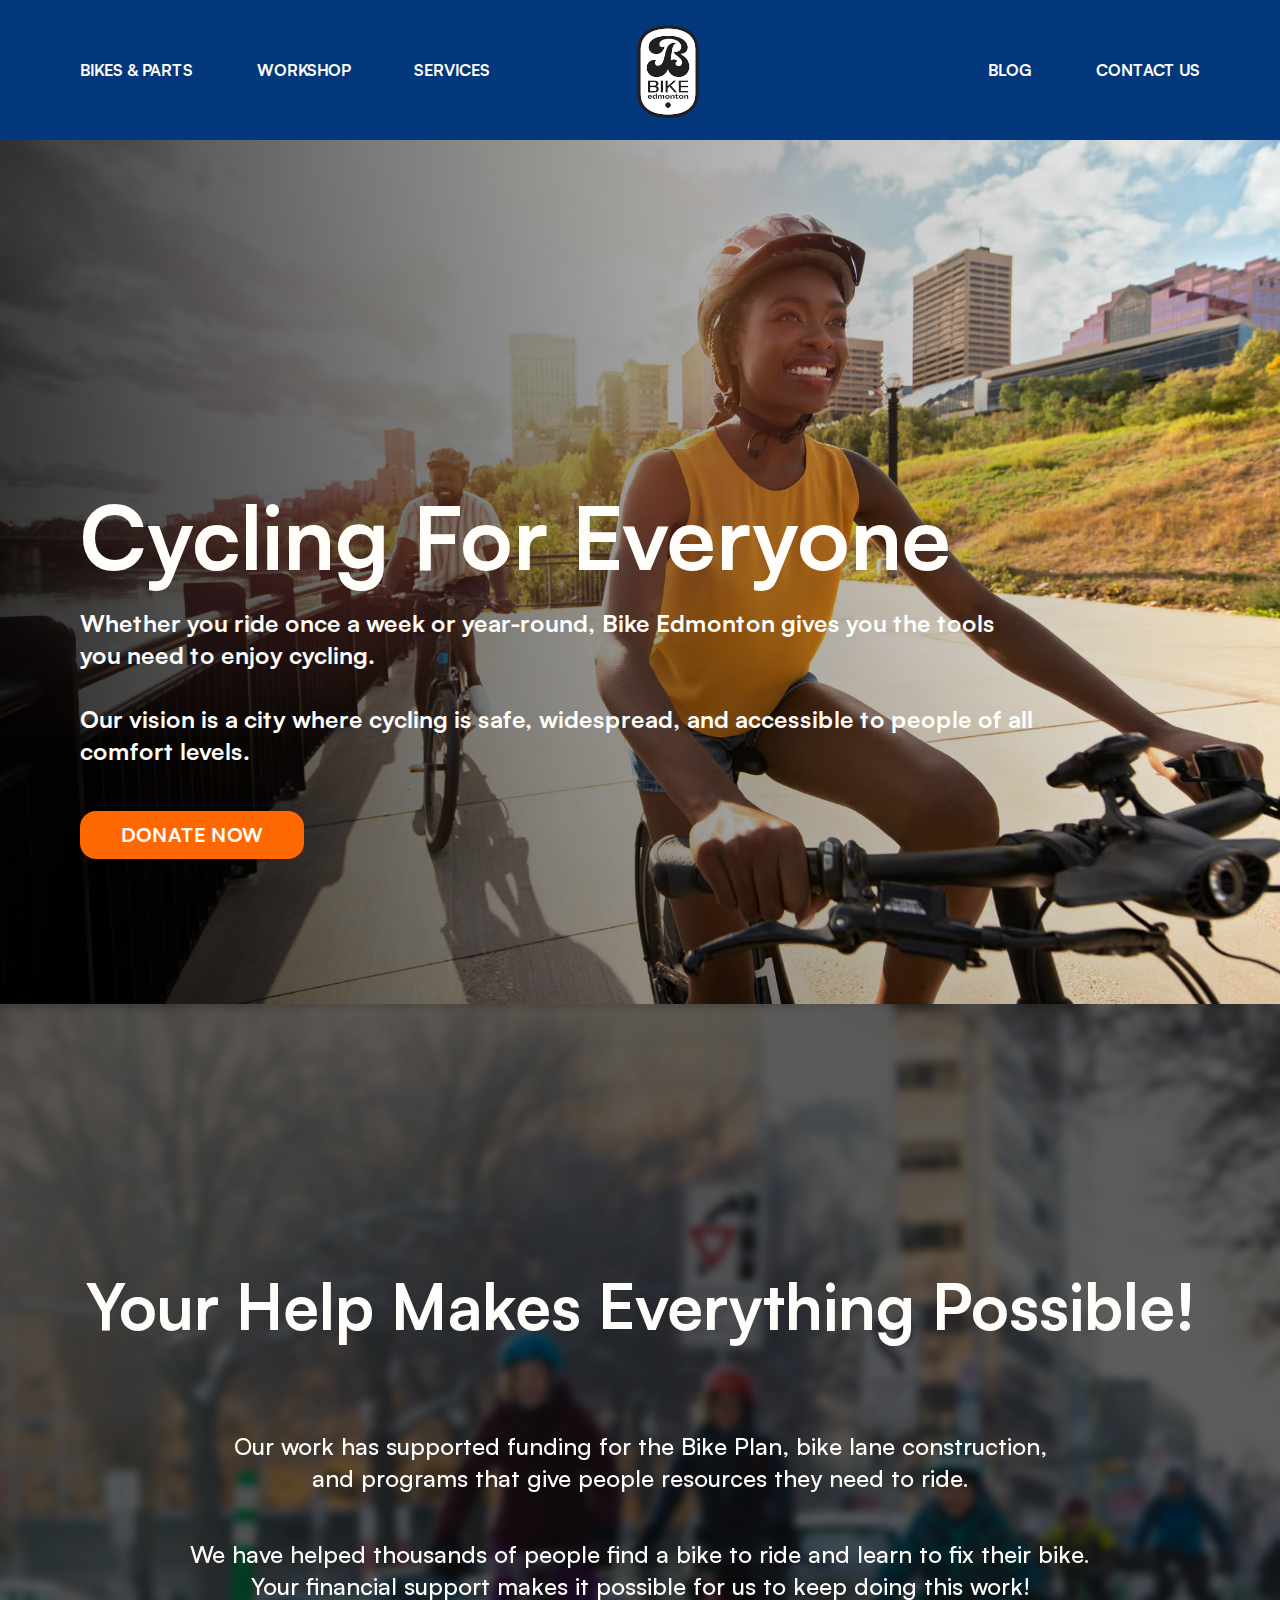
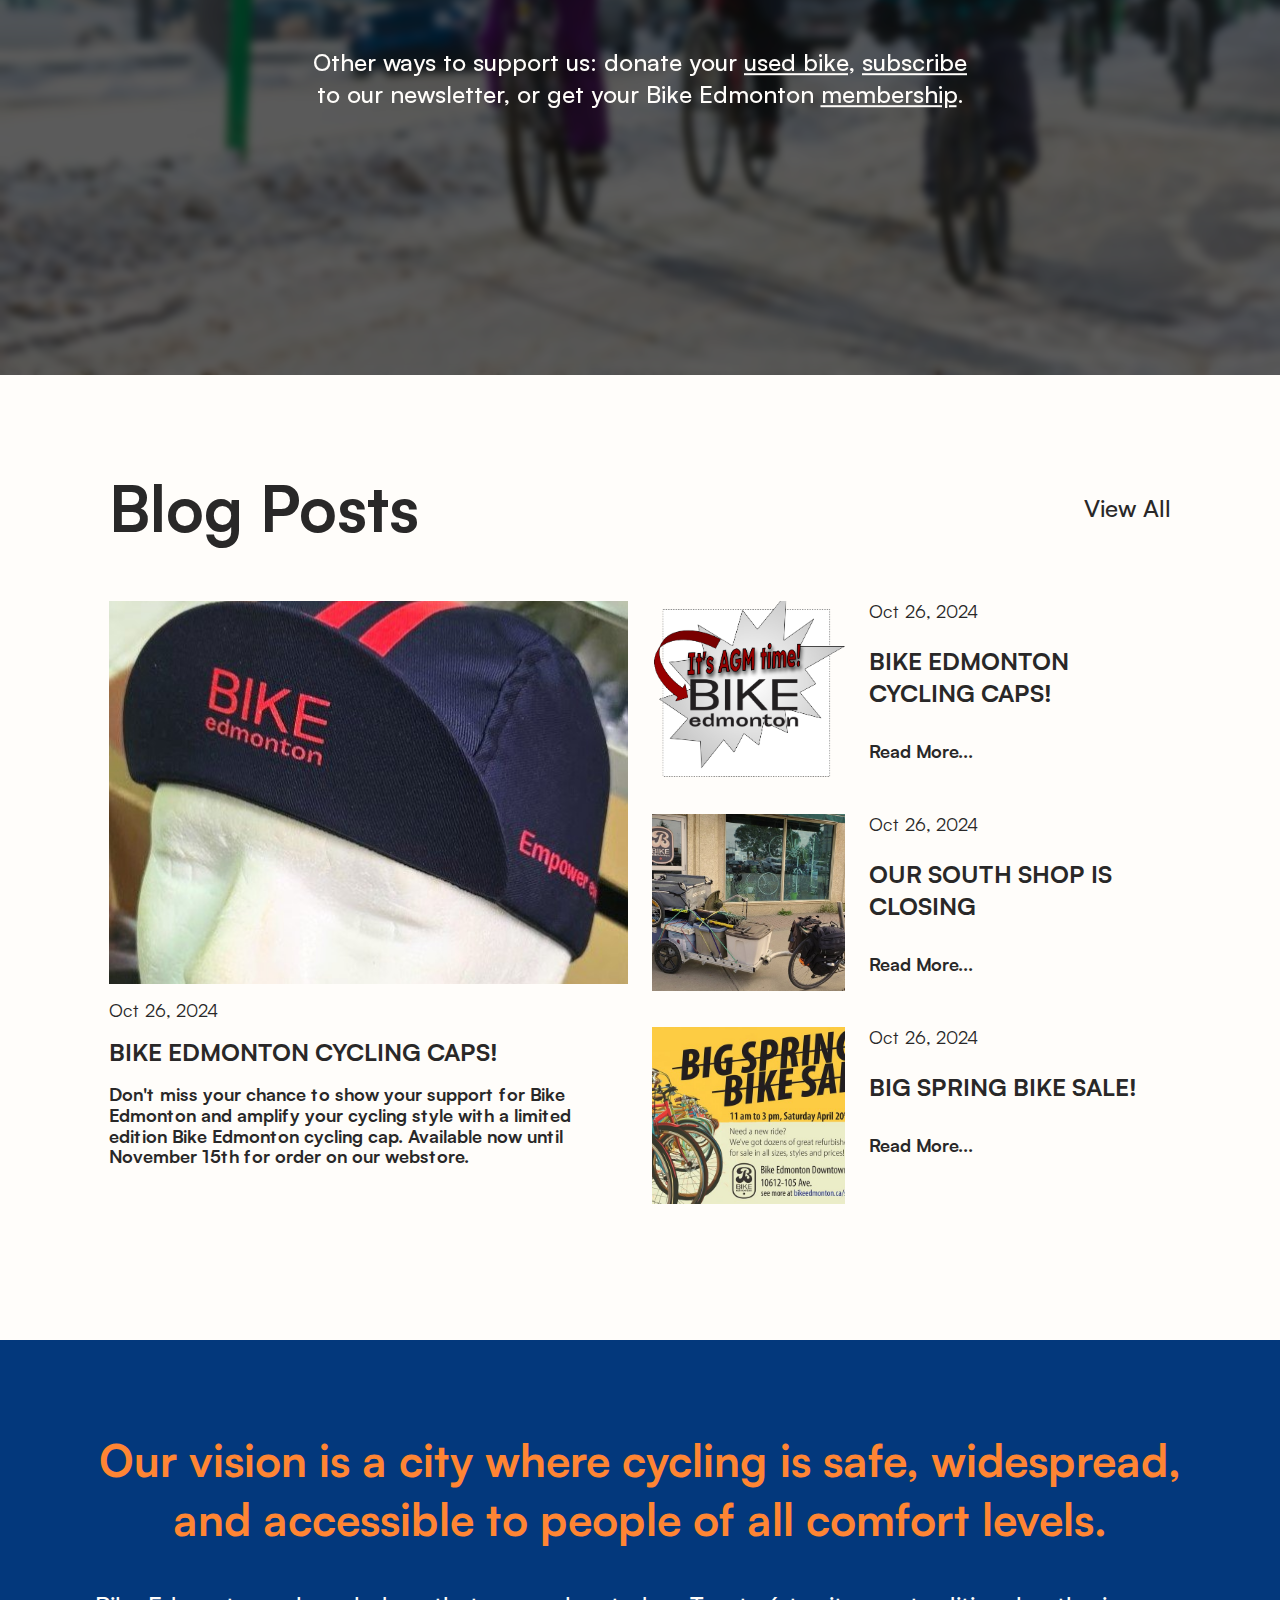
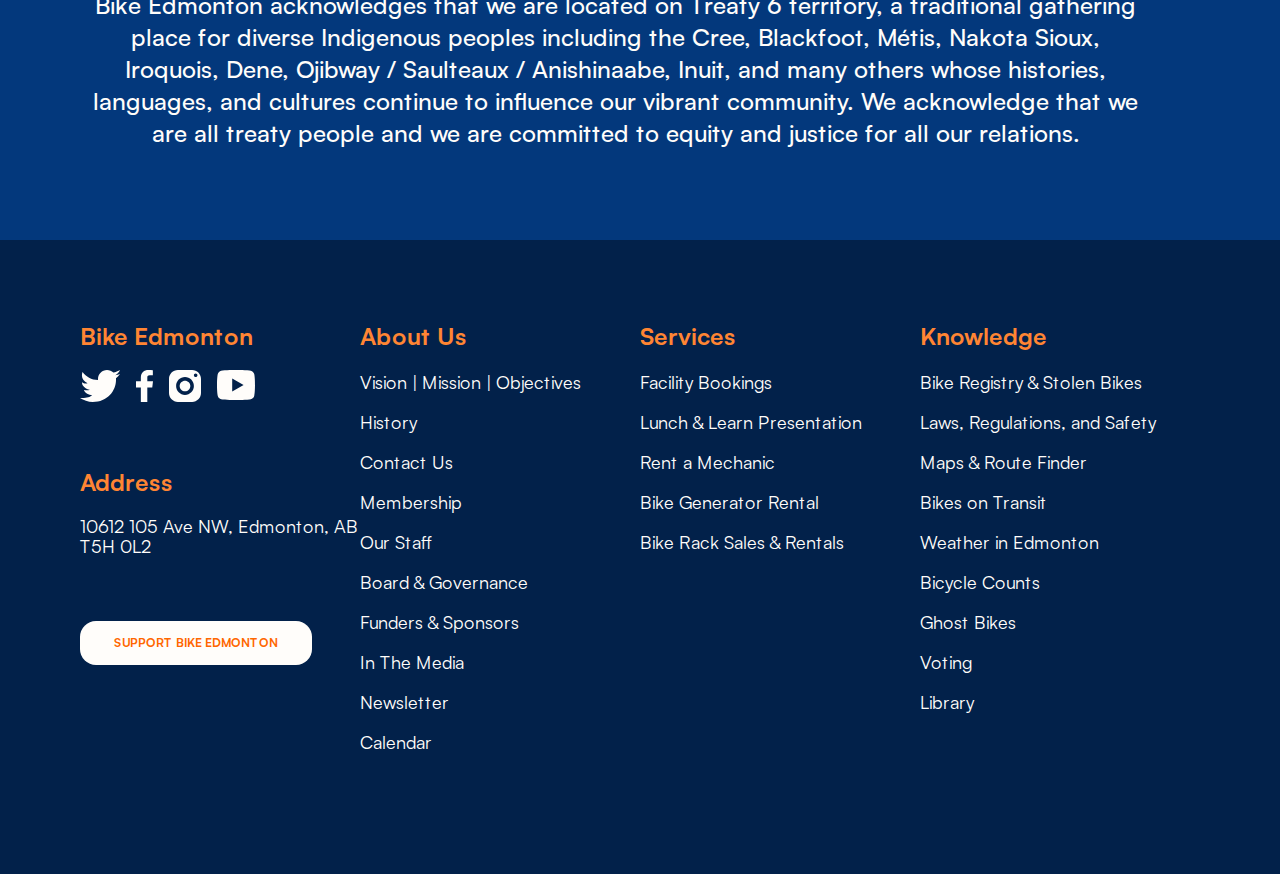
==== index.html @ b09b67da "Added and completed shop cards and as-is bikes banner" ====
<html lang="en">
<head>
    <meta charset="UTF-8">
    <meta name="viewport" content="width=device-width, initial-scale=1.0">
    <link rel="stylesheet" href="styles/normalize.css">
    <link rel="stylesheet" href="styles/style.css">
    <link rel="preconnect" href="https://fonts.googleapis.com">
    <link rel="preconnect" href="https://fonts.gstatic.com" crossorigin>
    <link href="https://fonts.googleapis.com/css2?family=Open+Sans:ital,wght@0,300..800;1,300..800&display=swap" rel="stylesheet">
    <title>Bike Edmonton | Home</title>
</head>
<body>
    <!-- Navigation Bar -->
    <header id="header" class="padding-default">
        <!-- Desktop Nav -->
        <nav id="top-nav" class="hidden-on-mobile color-bg-primary">
            <ul id="top-left-nav" class="flex-row align-center gap-64 color-text-accent-01">
                <li class="all-caps"><a href="bikes&parts.html">Bikes & Parts</a></li>
                <li class="all-caps"><a href="workshop.html">Workshop</a></li>
                <li class="all-caps"><a href="services.html">Services</a></li>
            </ul>
            <div id="bike-edmonton-logo" class="flex-row-center hidden-on-mobile padding-16">
                <a href="index.html"><img src="images/Bike-edmonton-logo.png" alt="Bike Edmonton Logo"></a>
            </div>
            <ul id="top-right-nav" class="flex-row align-center gap-64 justify-content-right color-text-accent-01">
                <li class="all-caps"><a href="#">Blog</a></li>
                <li class="all-caps"><a href="#">Contact Us</a></li>
            </ul>
        </nav>
        <!-- Mobile Navigation -->
    </header>
    <!-- Hero Image 1 Cycling for Everyone -->
    <section id="hero1">
        <!-- Desktop Version -->
        <div id="hero1-info" class="hero1-info hidden-on-mobile padding-default color-text-accent-01">
            <h1>Cycling For Everyone</h1>
            <p class="hero1-p1"><b class="body-lg-bold">
                Whether you ride once a week or year-round, Bike Edmonton
                gives you the tools you need to enjoy cycling.
            </b></p>
            <p><b class="body-lg-bold">
                Our vision is a city where cycling is safe, widespread, and 
                accessible to people of all comfort levels.
            </b></p>
            <button id="hero-cta" class="btn-filled"><a class="all-caps" href="#"><b>Donate Now</b></a></button>
        </div>
        <!-- Mobile Version -->
        
    </section>
    <!-- Hero Image 2 Our Work -->
    <section id="hero2">
        <!-- Desktop version -->
        <div id="hero2-image" class="hidden-on-mobile">
            <div class="blur-filter">
                <div id="hero2-info" class="hero2-info margin-default color-text-accent-01">
                    <h2>Your Help Makes Everything Possible!</h2>
                    <p class="hero2-p1 body-lg">Our work has supported funding for the Bike Plan, bike lane construction, and programs that give people resources they need to ride.</p>
                    <p class="hero2-p2 body-lg">We have helped thousands of people find a bike to ride and learn to fix their bike. 
                        Your financial support makes it possible for us to keep doing this work!</p>
                    <p class="hero2-p3 body-lg">Other ways to support us: donate your <u><a href="#" class="text-decor-none">used bike</a></u>, <u><a href="#" class="text-decor-none">subscribe</a></u> to our newsletter, or get your Bike Edmonton <u><a href="#" class="text-decor-none">membership</a></u>.</p>
                </div>
            </div>
        </div>
        <!-- Mobile Version -->
    </section>
    <!-- Blog Posts -->
    <section id="blogs">
        <!-- Desktop Version -->
        <div id="blog-posts" class="flex-col gap-56">
            <div id="blog-title-bar" class="flex-row-center">
                <h2><a href="#">Blog Posts</a></h2>
                <p class="body-lg"><a href="#">View All</a></p>
            </div>
            <div id="blog-post-stories" class="flex-row gap-24">
                <div id="blog-stories-left" class="flex-col gap-16">
                    <img src="images/hat2.jpg" alt="Bike Edmonton Cycling Caps!" id="blog-story-main-img">
                    <p>Oct 26, 2024</p>
                    <p id="blog-stories-main" class="body-lg-bold all-caps">Bike Edmonton Cycling Caps!</p>
                    <p class=""><b>
                        Don't miss your chance to show your support for Bike Edmonton and amplify your cycling style with a limited edition Bike Edmonton cycling cap. 
                        Available now until November 15th for order on our webstore.
                    </b></p>
                </div>
                <div id="blog-stories-right" class="flex-col space-between-col">
                    <div class="flex-row gap-24">
                        <div id="blog-stories-01-wrapper"><img src="images/Untitled+drawing.png" alt="Bike Edmonton's Annual General Meeting" id="blog-story-01"></div>
                        <div class="flex-col">
                            <p>Oct 26, 2024</p>
                            <p class="body-lg-bold all-caps blog-story-title">Bike Edmonton Cycling Caps!</p>
                            <p><b>
                                Read More...
                            </b></p>
                        </div>
                    </div>
                    <div class="flex-row gap-24">
                        <img src="images/Loaded+trailer+-+South+Shop+-+2020.jpg" alt="" id="blog-story-02">
                        <div>
                            <p>Oct 26, 2024</p>
                            <p class="body-lg-bold all-caps blog-story-title">Our South Shop is Closing</p>
                            <p><b>
                                Read More...
                            </b></p>
                        </div>
                    </div>
                    <div class="flex-row gap-24">
                        <img src="images/spring+bike+sale.jpg" alt="" id="blog-story-03">
                        <div>
                            <p>Oct 26, 2024</p>
                            <p id="blog-stories-03" class="body-lg-bold all-caps blog-story-title">Big Spring Bike Sale!</p>
                            <p><b>
                                Read More...
                            </b></p>
                        </div>
                    </div>
                </div>
            </div>
        </div>
        <!-- Mobile Version -->
        
    </section>
    <!-- Our Vision -->
    <section id="our-vis" class="padding-default color-bg-primary">
        <!-- Desktop Version -->
        <div class="hidden-on-mobile flex-col gap-40">
            <h2 id="our-vis-h2" class="h2alt">Our vision is a city where cycling is safe, widespread, and accessible to people of all comfort levels.</h2>
            <p id="our-vis-p1" class="margin-zero body-lg color-text-accent-01">
                Bike Edmonton acknowledges that we are located on Treaty 6 territory, a traditional gathering place for diverse 
                Indigenous peoples including the Cree, Blackfoot, Métis, Nakota Sioux, Iroquois, Dene, Ojibway / Saulteaux / Anishinaabe, 
                Inuit, and many others whose histories, languages, and cultures continue to influence our vibrant community. 
                We acknowledge that we are all treaty people and we are committed to equity and justice for all our relations.
            </p>
        </div>
        <!-- Mobile Version -->
        
    </section>
    <!-- Footer -->
    <!-- Desktop Version -->    
    <footer id="footer" class="padding-default hidden-on-mobile">    
        <div id="footer-row" class="flex-row space-between-row">
            <div id="footer-col1" class="flex-col gap-64">
                <div>
                    <p class="footer-list-header-col1 body-lg-bold">Bike Edmonton</p>
                    <!-- Social Media Icons -->
                    <div class="flex-row gap-16">
                        <!-- Twitter/X -->
                        <a href="#">
                            <svg role="img" width="40" height="32" viewBox="0 0 40 32" fill="none" xmlns="http://www.w3.org/2000/svg">
                                <title>Twitter/X Icon Link</title>
                                <path d="M40 0C38.44 0.925942 35.31 2.18786 33.47 2.55184C33.416 2.56584 33.372 2.58384 33.32 2.59784C31.694 0.993937 29.466 0 27 0C22.03 0 18 4.02975 18 8.99944C18 9.26142 17.978 9.74339 18 9.99937C11.294 9.99937 6.19 6.48759 2.53 1.99988C2.132 2.99981 1.958 4.57971 1.958 6.06362C1.958 8.86545 4.148 11.6173 7.558 13.3232C6.93 13.4852 6.238 13.6012 5.518 13.6012C4.356 13.6012 3.126 13.2952 2 12.3672C2 12.4012 2 12.4332 2 12.4692C2 16.385 6.156 19.0508 9.852 19.7928C9.102 20.2347 7.59 20.2787 6.852 20.2787C6.332 20.2787 4.492 20.0407 4 19.9488C5.028 23.1586 8.736 24.9624 12.27 25.0264C9.506 27.1943 7.588 27.9983 1.928 27.9983H0C3.576 30.2901 8.13 32 12.694 32C27.554 32 36 20.6747 36 9.99937C36 9.82738 35.996 9.46741 35.99 9.10543C35.99 9.06943 36 9.03543 36 8.99944C36 8.94544 35.984 8.89344 35.984 8.83945C35.978 8.56746 35.972 8.31348 35.966 8.18149C37.546 7.04156 38.916 5.61965 40 3.99975C38.55 4.64371 36.994 5.07568 35.36 5.27167C37.028 4.27173 39.398 1.88788 40 0Z" fill="#FFFDFA"/>
                                </svg>
                        </a>
                        <!-- FB -->
                        <a href="#">
                            <svg role="img" width="17" height="32" viewBox="0 0 17 32" fill="none" xmlns="http://www.w3.org/2000/svg">
                                <title>Facebook Icon Link</title>
                                <path d="M17 11.2001H11.3064V8.00008C11.3064 6.34888 11.4421 5.30888 13.831 5.30888H16.8482V0.220899C15.38 0.0704998 13.9037 -0.00309999 12.4257 9.99997e-05C8.0437 9.99997e-05 4.84561 2.65129 4.84561 7.51848V11.2001H0V17.6L4.84561 17.5984V32H11.3064V17.5952L16.2586 17.5936L17 11.2001Z" fill="#FFFDFA"/>
                                </svg> 
                        </a>
                        <!-- Instagram -->
                        <a href="#">
                            <svg role="img" width="32" height="32" viewBox="0 0 32 32" fill="none" xmlns="http://www.w3.org/2000/svg">
                                <title>Instagram Icon Link</title>
                                <path d="M8.88889 0C3.98044 0 0 3.98044 0 8.88889V23.1111C0 28.0196 3.98044 32 8.88889 32H23.1111C28.0196 32 32 28.0196 32 23.1111V8.88889C32 3.98044 28.0196 0 23.1111 0H8.88889ZM26.6667 3.55556C27.648 3.55556 28.4444 4.352 28.4444 5.33333C28.4444 6.31467 27.648 7.11111 26.6667 7.11111C25.6853 7.11111 24.8889 6.31467 24.8889 5.33333C24.8889 4.352 25.6853 3.55556 26.6667 3.55556ZM16 7.11111C20.9084 7.11111 24.8889 11.0916 24.8889 16C24.8889 20.9084 20.9084 24.8889 16 24.8889C11.0916 24.8889 7.11111 20.9084 7.11111 16C7.11111 11.0916 11.0916 7.11111 16 7.11111ZM16 10.6667C14.5855 10.6667 13.229 11.2286 12.2288 12.2288C11.2286 13.229 10.6667 14.5855 10.6667 16C10.6667 17.4145 11.2286 18.771 12.2288 19.7712C13.229 20.7714 14.5855 21.3333 16 21.3333C17.4145 21.3333 18.771 20.7714 19.7712 19.7712C20.7714 18.771 21.3333 17.4145 21.3333 16C21.3333 14.5855 20.7714 13.229 19.7712 12.2288C18.771 11.2286 17.4145 10.6667 16 10.6667Z" fill="#FFFDFA"/>
                                </svg>                            
                        </a>
                        <!-- YouTube -->
                        <a href="#">
                            <svg role="img" width="38" height="30" viewBox="0 0 38 30" fill="none" xmlns="http://www.w3.org/2000/svg">
                                <title>YouTube Icon Link</title>
                                <path d="M37.2058 4.09875C36.7688 2.48625 35.4806 1.215 33.8466 0.78375C30.8826 3.91155e-07 19 0 19 0C19 0 7.1174 3.91155e-07 4.1534 0.78375C2.5194 1.215 1.2312 2.48625 0.7942 4.09875C-5.66244e-08 7.02375 0 15 0 15C0 15 -5.66244e-08 22.9762 0.7942 25.9012C1.2312 27.5137 2.5194 28.785 4.1534 29.2163C7.1174 30 19 30 19 30C19 30 30.8826 30 33.8466 29.2163C35.4825 28.785 36.7688 27.5137 37.2058 25.9012C38 22.9762 38 15 38 15C38 15 38 7.02375 37.2058 4.09875ZM15.2 21.495V8.505L26.6 15L15.2 21.495Z" fill="#FFFDFA"/>
                                </svg>
                        </a>
                    </div>
                </div>
                <div>
                    <p class="footer-list-header-col1 body-lg-bold">Address</p>
                    <p class="color-text-accent-01">10612 105 Ave NW, Edmonton, AB T5H 0L2</p>
                </div>
                <div><button id="btn-alt"><a href="#" class="all-caps">Support Bike Edmonton</a></button></div>
            </div>
            <ul class="flex-col gap-16">
                <li class="footer-list-header body-lg-bold"><a href="#" class="text-decor-none">About Us</a></li>
                <li><a href="#" class="text-decor-none">Vision | Mission | Objectives</a></li>
                <li><a href="#" class="text-decor-none">History</a></li>
                <li><a href="#" class="text-decor-none">Contact Us</a></li>
                <li><a href="#" class="text-decor-none">Membership</a></li>
                <li><a href="#" class="text-decor-none">Our Staff</a></li>
                <li><a href="#" class="text-decor-none">Board & Governance</a></li>
                <li><a href="#" class="text-decor-none">Funders & Sponsors</a></li>
                <li><a href="#" class="text-decor-none">In The Media</a></li>
                <li><a href="#" class="text-decor-none">Newsletter</a></li>
                <li><a href="#" class="text-decor-none">Calendar</a></li>
            </ul>
            <ul class="flex-col gap-16">
                <li class="footer-list-header body-lg-bold"><a href="#" class="text-decor-none">Services</a></li>
                <li><a href="#" class="text-decor-none">Facility Bookings</a></li>
                <li><a href="#" class="text-decor-none">Lunch & Learn Presentation</a></li>
                <li><a href="#" class="text-decor-none">Rent a Mechanic</a></li>
                <li><a href="#" class="text-decor-none">Bike Generator Rental</a></li>
                <li><a href="#" class="text-decor-none">Bike Rack Sales & Rentals</a></li>
            </ul>
            <ul class="flex-col gap-16">
                <li class="footer-list-header body-lg-bold"><a href="#" class="text-decor-none">Knowledge</a></li>
                <li><a href="#" class="text-decor-none">Bike Registry & Stolen Bikes</a></li>
                <li><a href="#" class="text-decor-none">Laws, Regulations, and Safety</a></li>
                <li><a href="#" class="text-decor-none">Maps & Route Finder</a></li>
                <li><a href="#" class="text-decor-none">Bikes on Transit</a></li>
                <li><a href="#" class="text-decor-none">Weather in Edmonton</a></li>
                <li><a href="#" class="text-decor-none">Bicycle Counts</a></li>
                <li><a href="#" class="text-decor-none">Ghost Bikes</a></li>
                <li><a href="#" class="text-decor-none">Voting</a></li>
                <li><a href="#" class="text-decor-none">Library</a></li>
            </ul>
        </div>
    </footer>
    <!-- Mobile Version -->
</body>
</html>
---- styles/style.css ----
/* Imported Custom Font */
/* Satoshi Regular */
@font-face {
    font-family: 'Satoshi-Regular';
    src: url('../fonts/Satoshi-Regular.woff2') format('woff2'),
         url('../fonts/Satoshi-Regular.woff') format('woff'),
         url('../fonts/Satoshi-Regular.ttf') format('truetype');
         font-weight: 400;
         font-display: swap;
         font-style: normal;
}

/* Satoshi Medium */
@font-face {
    font-family: 'Satoshi-Medium';
    src: url('../fonts/Satoshi-Medium.woff2') format('woff2'),
         url('../fonts/Satoshi-Medium.woff') format('woff'),
         url('../fonts/Satoshi-Medium.ttf') format('truetype');
         font-weight: 500;
         font-display: swap;
         font-style: normal;
  }

/* Satoshi Italic */
@font-face {
    font-family: 'Satoshi-Italic';
    src: url('../fonts/Satoshi-Italic.woff2') format('woff2'),
         url('../fonts/Satoshi-Italic.woff') format('woff'),
         url('../fonts/Satoshi-Italic.ttf') format('truetype');
         font-weight: 400;
         font-display: swap;
         font-style: italic;
}

/* Satoshi Bold */
@font-face {
    font-family: 'Satoshi-Bold';
    src: url('../fonts/Satoshi-Bold.woff2') format('woff2'),
         url('../fonts/Satoshi-Bold.woff') format('woff'),
         url('../fonts/Satoshi-Bold.ttf') format('truetype');
         font-weight: 700;
         font-display: swap;
         font-style: normal;
}

/* GLOBAL STYLES */

.all-caps {
    text-transform: uppercase;
}

.text-decor-none { 
    text-decoration: none;
    color: inherit;
}

body {
    width: 100%;
    font-size: 16px;
    background-color: #FFFDFA;
    color: #292828;
}

body p {
    font-family: "Satoshi-Regular", "Open Sans", Helvetica, sans-serif;
}

button a, ul a, a {
    text-decoration: none;
    color: inherit;
}

h1, h2, h3, ul, p {
    padding: 0;
    margin: 0;
}

h1, h2, h3, h4, b, strong {
    font-family: "Satoshi-Bold", "Open Sans", Helvetica, sans-serif;
}

button.btn-filled {
    width: 224px;
    height: 48px;
    padding: 16px 20px;
    margin-top: 44px;
    border-style: none;
    border-radius: 16px;
    color: #FFFDFA;
    background-color: #FF6700;
    display: flex;
    flex-direction: column;
    justify-content: center;
    align-items: center;
}

/* Color Palette */

.color-text-primary { color: #03387C; }
.color-text-primary-alt { color: #02214A; }
.color-text-secondary { color: #FF6700; }
.color-text-secondary-light { color: #FF8533; }
.color-text-secondary-accent { color: #8F5833; }
.color-text-accent-01 { color: #FFFDFA; }
.color-text-accent-02 { color: #292828; }

.color-bg-primary { background-color: #03387C; }
.color-bg-primary-alt { background-color: #02214A; }
.color-bg-secondary { background-color: #FF6700; }
.color-bg-secondary-light { background-color: #FF8533; }
.color-bg-secondary-accent { background-color: #8F5833; }
.color-bg-accent-01 { background-color: #FFFDFA; }
.color-bg-accent-02 { background-color: #292828; }

/* Layout*/

.margin-default { margin: 0 80px; }
.margin-zero { margin: 0; }

.padding-default { padding: 0 80px; }
.padding-zero { padding: 0; }
.padding-80 { padding: 80px 0; }
.padding-80-all { padding: 80px; }
.padding-40 { padding: 40px 0; }
.padding-24 { padding: 24px 0px; }
.padding-24-all { padding: 24px; }
.padding-8 { padding: 8px 0; }
.padding-16 { padding: 16px 0; }
.padding-48-24 { padding: 48px 24px; }
.padding-48-all { padding: 48px; }
.padding-bottom { padding-bottom: 144px; }

/* Flexbox */

.flex-row {
    display: flex;
    flex-direction: row; /* default value already */
}

.flex-col {
    display: flex;
    flex-direction: column;
}

.flex-row-center {
    display: flex;
    flex-direction: row;
    justify-content: space-between;
    align-items: center;
}

.space-between-row {
    display: flex;
    justify-content: space-between;
}

.space-between-col {
    display: flex;
    flex-direction: column;
    justify-content: space-between;
}

.justify-content-right { justify-content: right; }
.justify-content-center { justify-content: center; }

.align-center {
    display: flex;
    align-items: center;
}

.flex-1 { flex: 1; }
.flex-2 { flex: 2; }
.flex-3 { flex: 3; }
.flex-4 { flex: 4; }
.flex-5 { flex: 5; }
.flex-6 { flex: 6; }
.flex-7 { flex: 7; }
.flex-8 { flex: 8; }

.gap-8 { gap: 8px; }
.gap-12 { gap: 12px; }
.gap-16 { gap: 16px; }
.gap-24 { gap: 24px; }
.gap-32 { gap: 32px; }
.gap-40 { gap: 40px; }
.gap-44 { gap: 44px; }
.gap-48 { gap: 48px; }
.gap-56 { gap: 56px; }
.gap-64 { gap: 64px; }
.gap-104 { gap: 104px; }

/* Grid */

#top-nav {
    display: grid;
    grid-template-columns: repeat(3, 1fr);
    white-space: nowrap;
}

/* Smartphone */
@media screen and (max-width: 480px) {
    /* Font Size */
    /* h1 { font-size: 88px; }
    h2 { font-size: 64px; }
    h2.h2alt, h2#h2alt { font: 44px "Satoshi-Bold", "Open Sans", Helvetica, sans-serif; color: #FF8533; }
    h3 { font-size: 32px; }
    body, b, p, ul { font-size: 18px; }
    li.nav-item { font-size: 16px; }
    .body-lg { font: 24px "Satoshi-Medium", "Open Sans", Helvetica, sans-serif; }
    .body-lg-bold { font: 24px "Satoshi-Bold", "Open Sans", Helvetica, sans-serif; }
    button { font-size: 20px; }
    button a b { font-size: 20px; } */

    /* hides content on mobile verison */
    .hidden-on-mobile { display: none; }
}

/* Laptop & Desktop */
@media screen and (min-width: 769px) {
    /* Font Size */
    h1 { font-size: 88px; }
    h2 { font-size: 64px; }
    h2.h2alt, h2#h2alt { font: 44px "Satoshi-Bold", "Open Sans", Helvetica, sans-serif; }
    h3 { font-size: 32px; }
    body, b, p, ul, li { font-size: 18px; }
    li.nav-item { font-size: 16px; }
    .body-lg { font: 24px "Satoshi-Medium", "Open Sans", Helvetica, sans-serif; }
    .body-lg-bold { font: 24px "Satoshi-Bold", "Open Sans", Helvetica, sans-serif; }
    button { font-size: 20px; }
    button a b { font-size: 20px; }

    /* hides content on desktop verison */
    .hidden-on-desktop { display: none; }

    /* Header */

    header {
        background-color: #03387C;
        height: 140px;
    }

    #top-nav li {
        display: inline;
        list-style-type: none;
        font: 16px "Satoshi-Bold", "Open Sans", Helvetica, sans-serif;
    }

    nav, #top-left-nav, #top-right-nav {
        height: 140px;
    }

    /* #top-nav li:not(:last-child) {
        margin-right: 64px;
    } */

    #bike-edmonton-logo {
        position: relative;
        z-index: 2;
        margin: auto;
    }

    #bike-edmonton-logo img {
        width: 80px;
    }

    /* Hero 01 Section */

    #hero1 {
        background: linear-gradient(260deg, rgba(0, 0, 0, 0.00) 3.8%, rgba(0, 0, 0, 0.19) 26.33%, rgba(0, 0, 0, 0.80) 95.17%), url(../images/hero-image-01.jpg) top center / cover no-repeat;
        background-position: top 20% right 50%;
        height: 864px;
    }

    .hero1-info {
        bottom: 175px;
        width: 954px;
        position: relative;
        top: 40%;
        /* left: 50%; */    
        /* transform: translate(-50%, -50%); */
        margin: 0;
        text-align: left;
    }

    div#hero-info p {
        padding-right: 178px;
    }

    p.hero1-p1 {
        margin-top: 20px;
        margin-bottom: 32px;
    }

    /* Hero 02 Section */

    #hero2-image {
        background: url(../images/hero-image-02.jpg) center / cover no-repeat;
        /* background-attachment: fixed; */
        height: 971px;
        z-index: -1;
    }

    .blur-filter {
        background-color: rgba(0, 0, 0, 0.64);
        width: 100%;
        height: 100%;
        backdrop-filter: blur(4px);
    }

    .hero2-info {
        position: relative;
        top: 50%;
        left: 50%;
        transform: translate(-50%, -50%);
        margin: 0;
        text-align: center;
        width: 1147px;
    }

    .hero2-p1 {
        margin: 88px auto 0 auto;
        width: 821px;
    }

    .hero2-p2 {
        margin: 44px 0;
        margin-left: auto;
        margin-right: auto;
        width: 913px;
    }

    .hero2-p3 {
        margin: 44px 0;
        margin-left: auto;
        margin-right: auto;
        width: 662px;
    }

    /* Blog Posts */

    #blog-posts {
        padding: 96px 109px 136px 109px;
        width: 1062px;
        margin: 0 auto;
    }

    #blog-stories-left {
        width: 519px;
    }

    #blog-stories-p1 {
        padding-top: 8px;
    }

    #blog-stories-img-wrapper{
        position: relative;
        width: 100%;
        height: auto;
    }

    #blog-story-main-img {
        width: 519px;
        height: 383px;
        object-fit: cover;
    }

    #blog-stories-right {
        width: 1064px;
        height: 603px;
    }

    #blog-stories-01-wrapper {
        width: 193px;
        height: 177px;
    }

    #blog-story-01 {
        width: 193px;
        height: 177px;
        object-fit: cover;
    }

    #blog-story-02, #blog-story-03 {
        width: 193px;
        height: 177px;
        object-fit: cover;
    }

    .blog-story-title {
        margin-top: 24px;
        margin-bottom: 32px;
    }

    /* Our Vision Section */
    
    #our-vis {
        padding-top: 91px;
        padding-bottom: 91px;
        display: flex;
        flex-direction: column;
        align-items: center;
    }

    #our-vis-h2 {
        width: 1111px;
        text-align: center;
        color: #FF8533;
    }

    p#our-vis-p1 {
        /* margin: 40px 112px 0 112px; */
        width: 1062px;
        text-align: center;
    }

    /* Footer */

    #footer {
        background-color: #02214A;
        padding-top: 80px;
        padding-bottom: 120px;
    }

    #footer-col1, #footer-row ul { width: 302px; }

    #footer-row ul {
        /* display: inline; */
        list-style-type: none;
        color: #FFFDFA;
        font: 16px "Satoshi-Regular", "Open Sans", Helvetica, sans-serif;
    }

    .footer-list-header, .footer-list-header-col1 {
        color: #FF8533;
    }

    .footer-list-header {
        margin-bottom: 2px;
    }

    .footer-list-header-col1 {
        margin-bottom: 18px;
    }

    #btn-alt {
        display: flex;
        width: 232px;
        height: 44px;
        padding: 16px 20px;
        flex-direction: column;
        justify-content: center;
        align-items: center;
        color: #FF6700;
        background-color: #FFFDFA;
        border-radius: 16px;
        border-style: none;
        font: 12px "Satoshi-Bold", "Open Sans", Helvetica, sans-serif;
    }
}
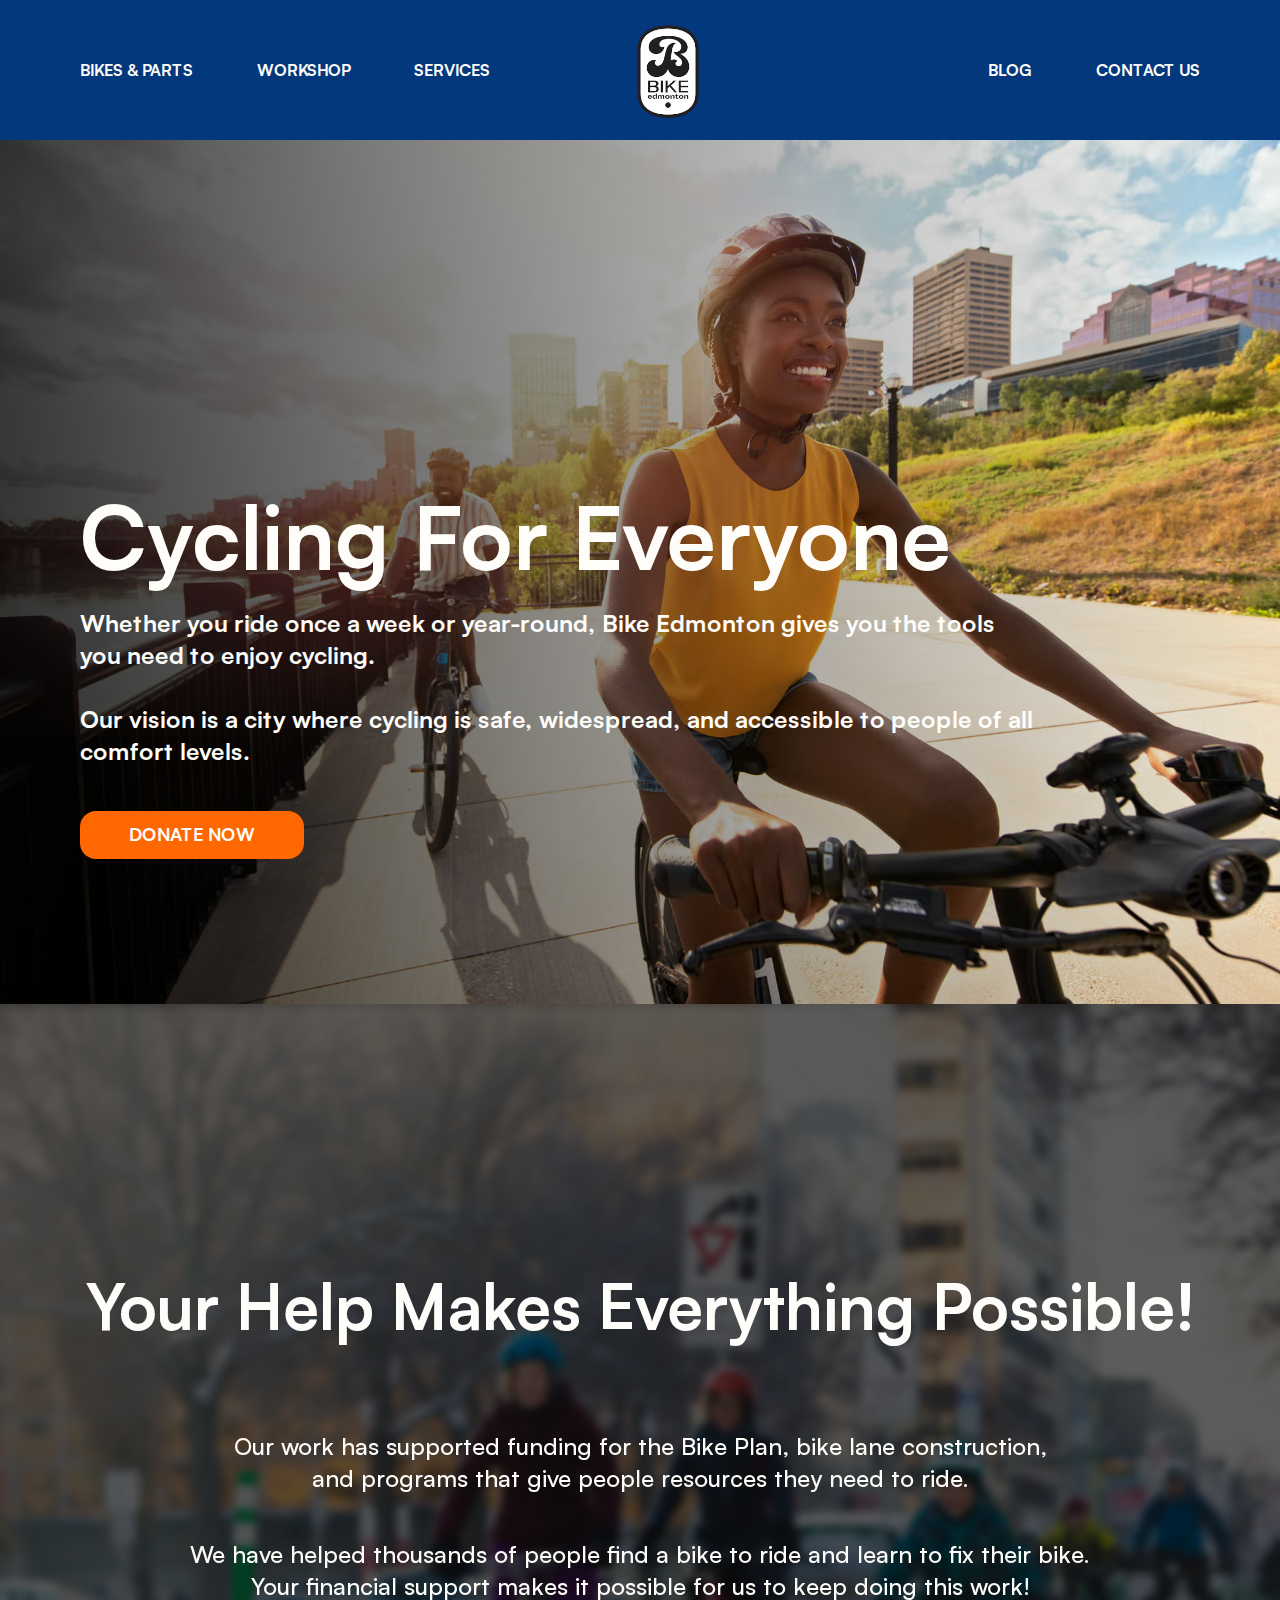
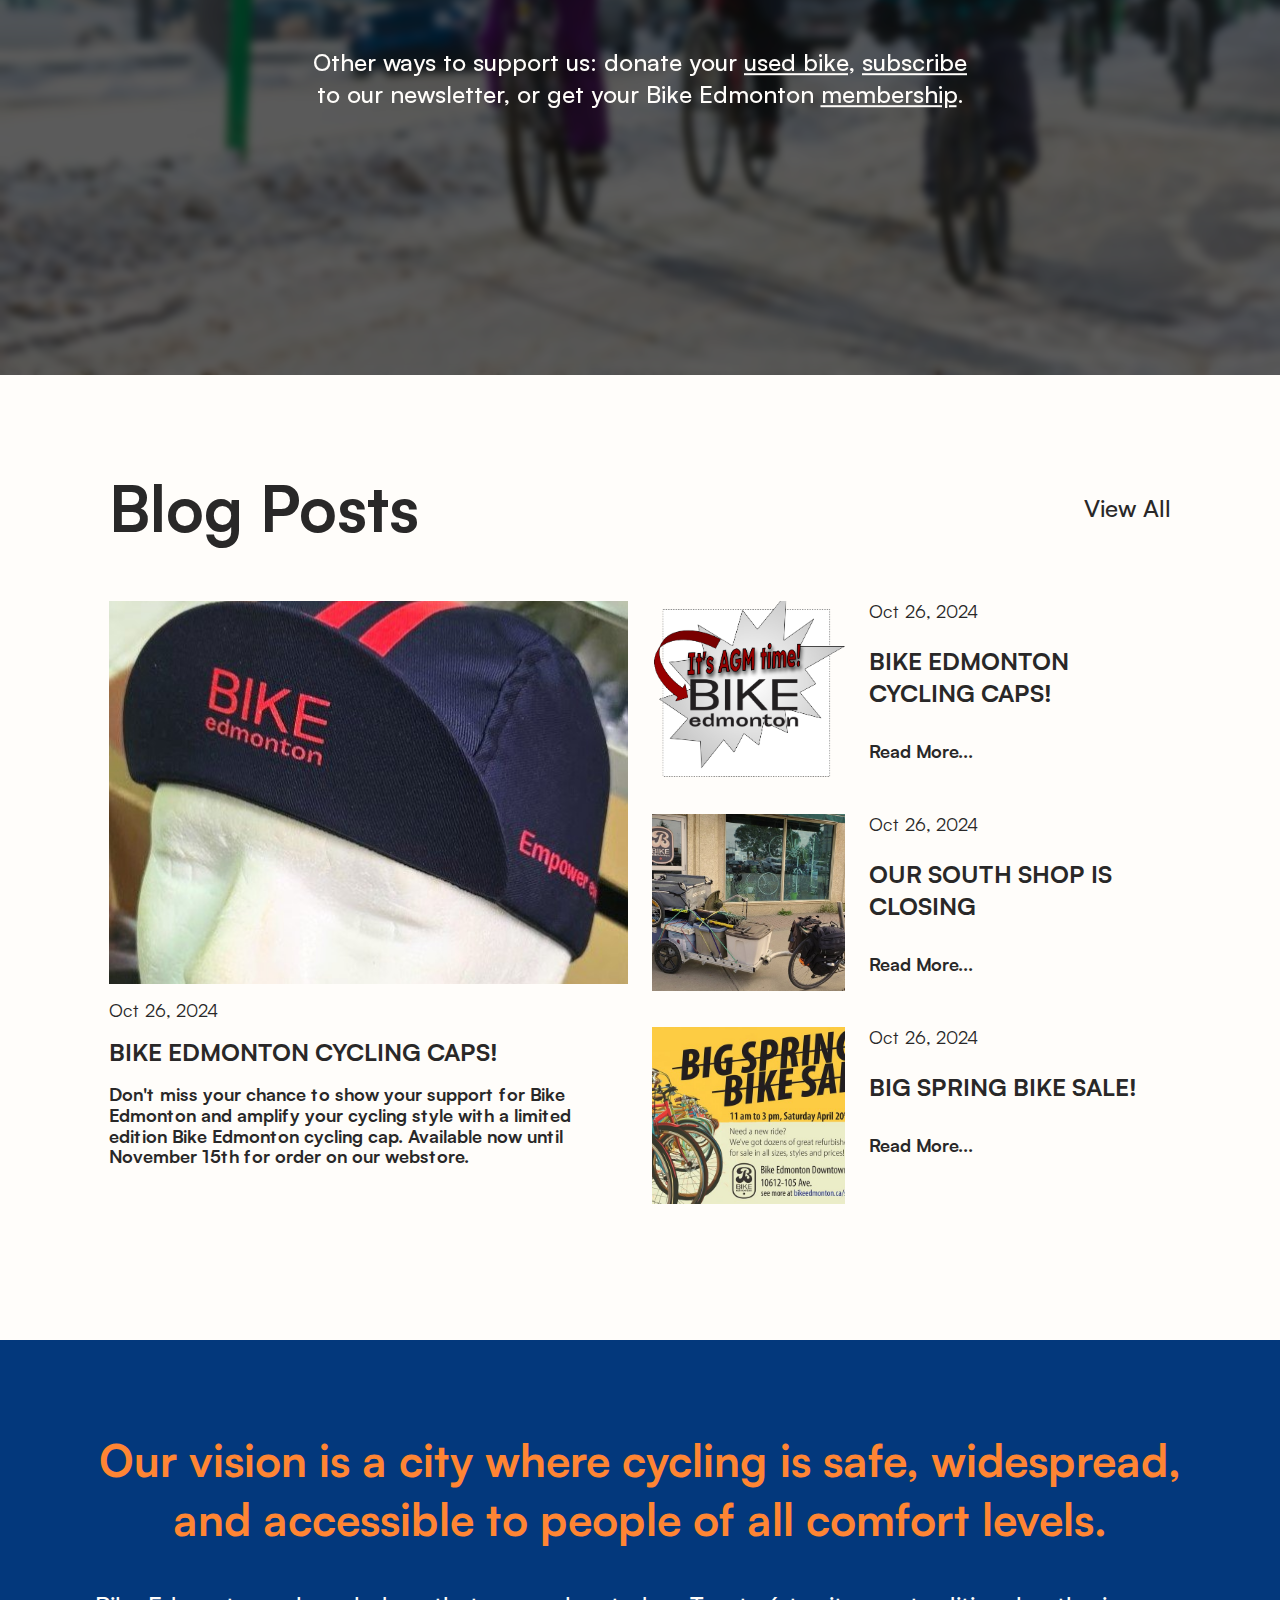
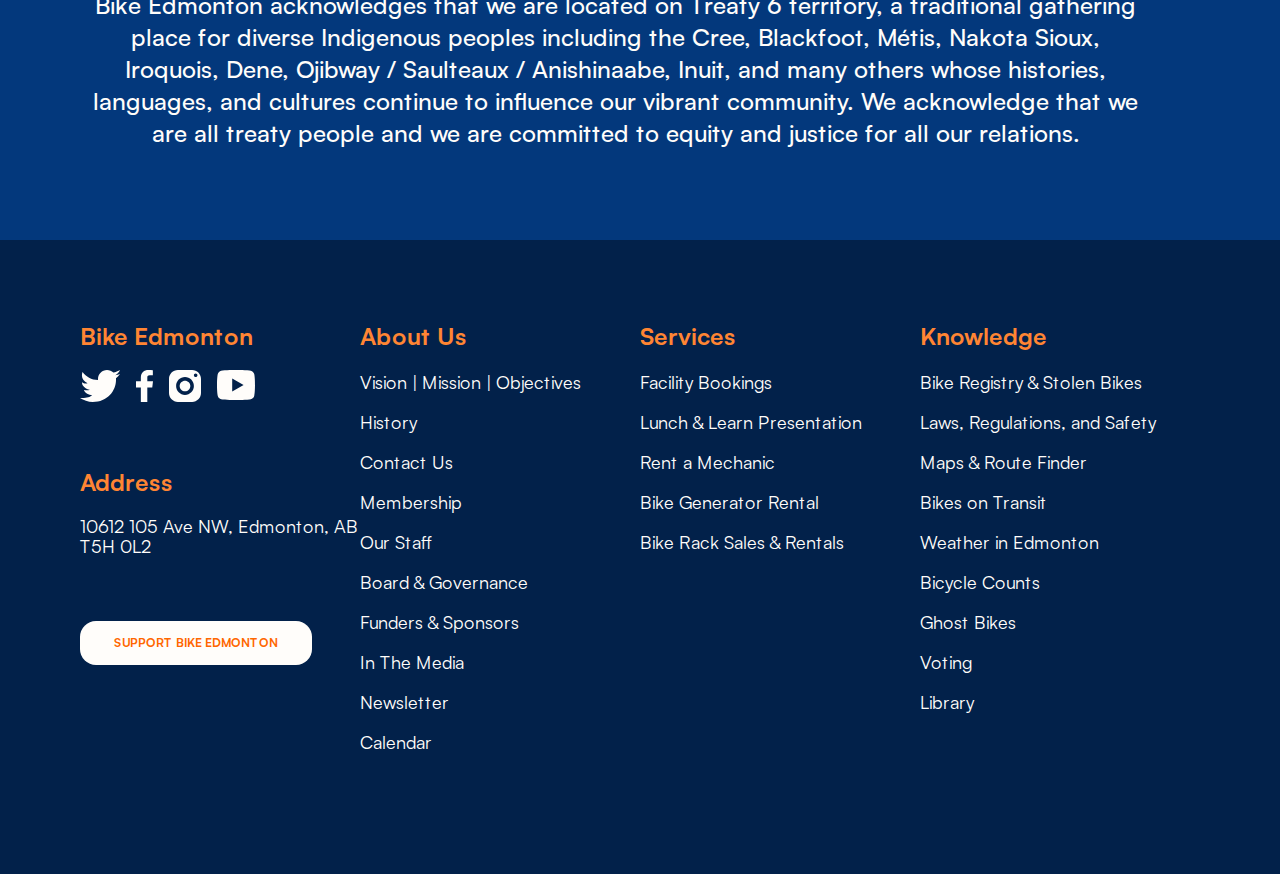
==== commit 379b6151: "Fixed cursor pointer not showing up on button hover" ====
--- a/index.html
+++ b/index.html
@@ -42,7 +42,7 @@
                 Our vision is a city where cycling is safe, widespread, and 
                 accessible to people of all comfort levels.
             </b></p>
-            <button id="hero-cta" class="btn-filled"><a class="all-caps" href="#"><b>Donate Now</b></a></button>
+            <button id="hero-cta" class="btn-filled all-caps"><b>Donate Now</b></button>
         </div>
         <!-- Mobile Version -->
         
@@ -176,7 +176,7 @@
                     <p class="footer-list-header-col1 body-lg-bold">Address</p>
                     <p class="color-text-accent-01">10612 105 Ave NW, Edmonton, AB T5H 0L2</p>
                 </div>
-                <div><button id="btn-alt"><a href="#" class="all-caps">Support Bike Edmonton</a></button></div>
+                <div><button id="btn-alt" class="all-caps">Support Bike Edmonton</button></div>
             </div>
             <ul class="flex-col gap-16">
                 <li class="footer-list-header body-lg-bold"><a href="#" class="text-decor-none">About Us</a></li>
--- a/styles/style.css
+++ b/styles/style.css
@@ -77,6 +77,10 @@
 
 h1, h2, h3, h4, b, strong {
     font-family: "Satoshi-Bold", "Open Sans", Helvetica, sans-serif;
+}
+
+button {
+    cursor: pointer;
 }
 
 button.btn-filled {
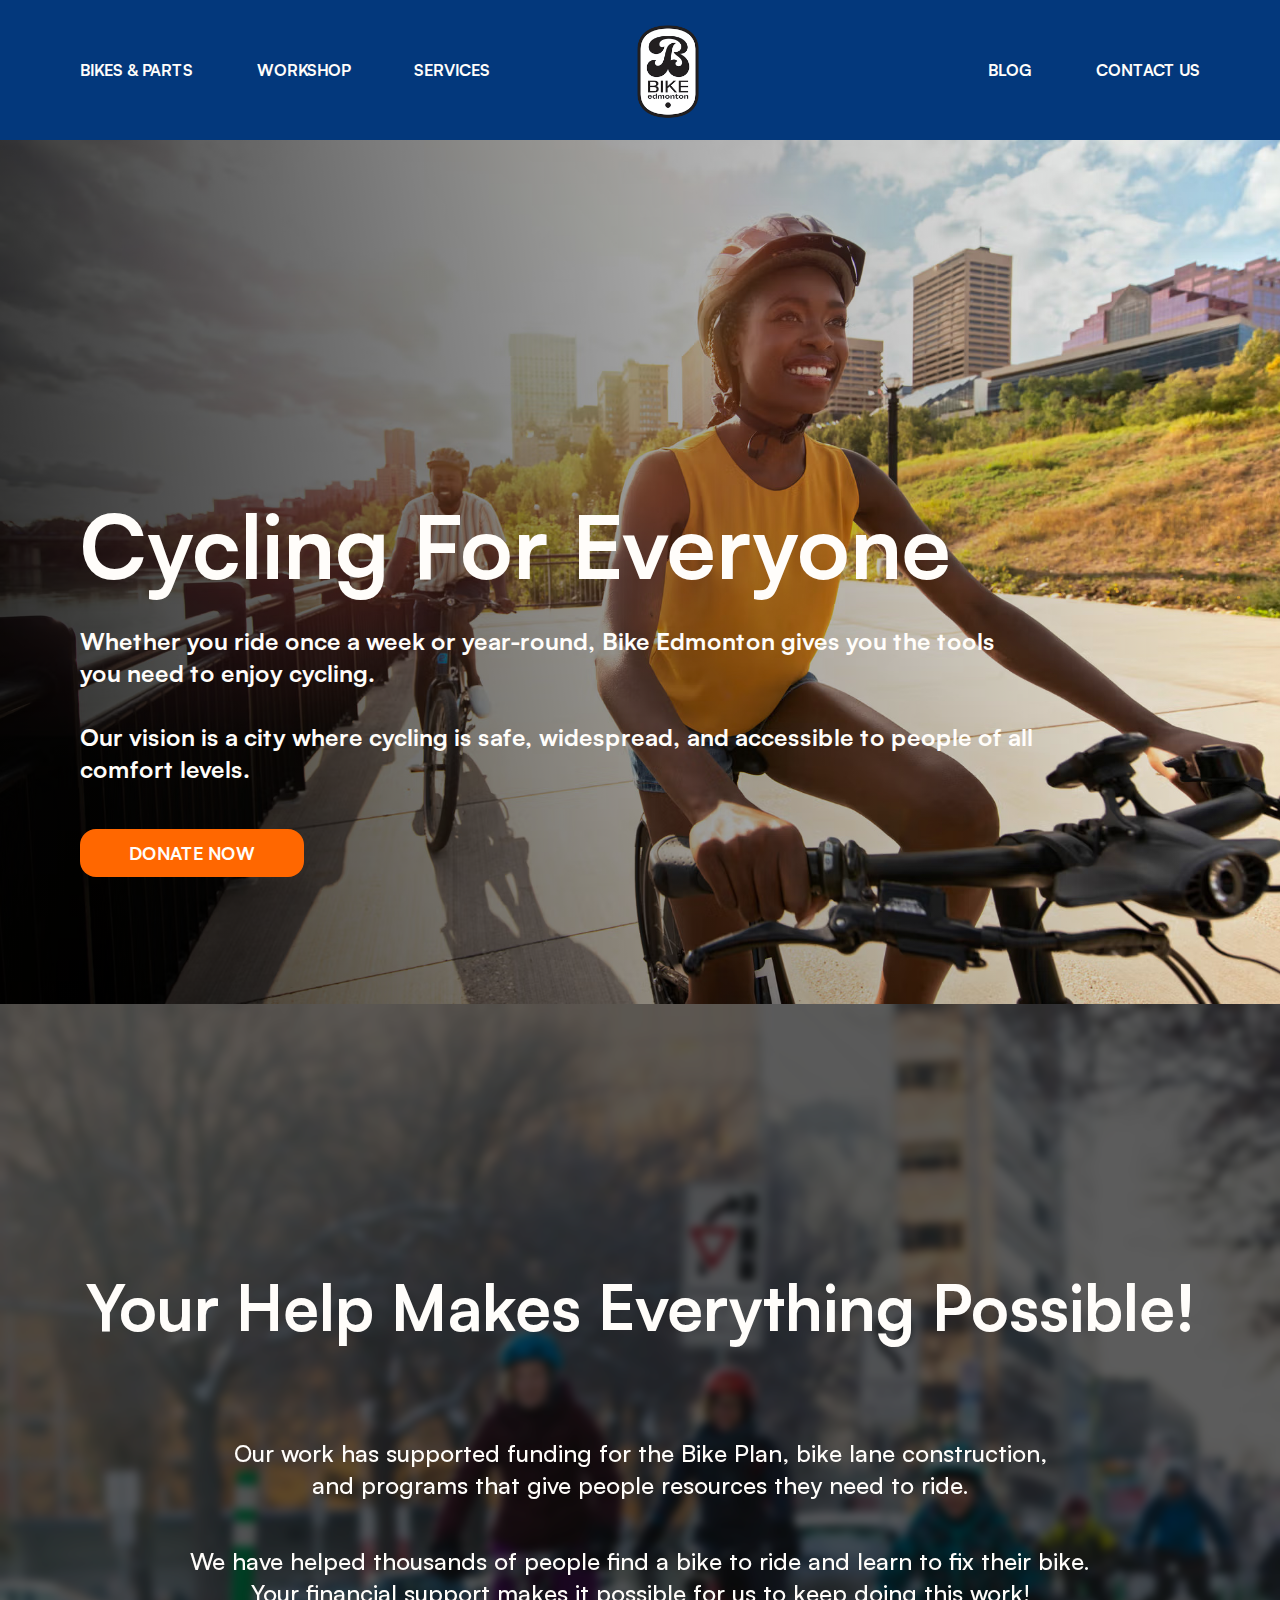
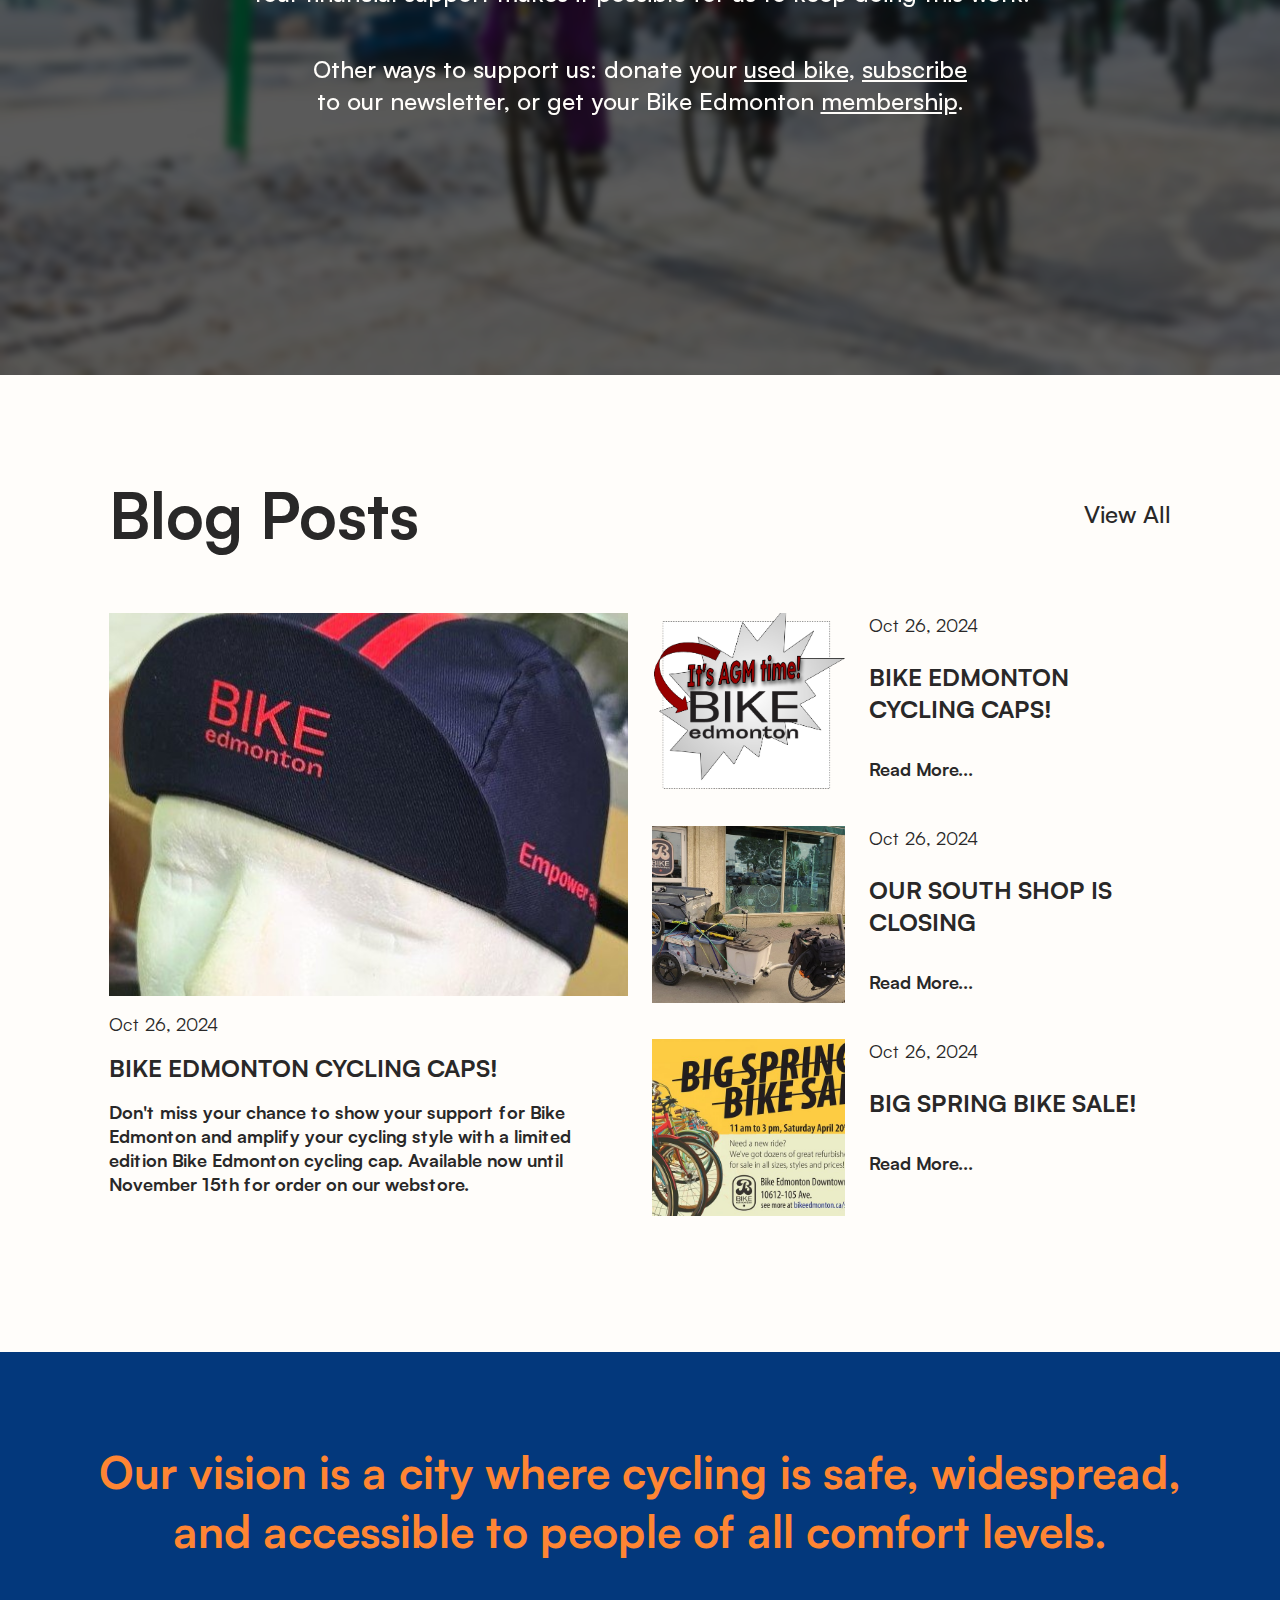
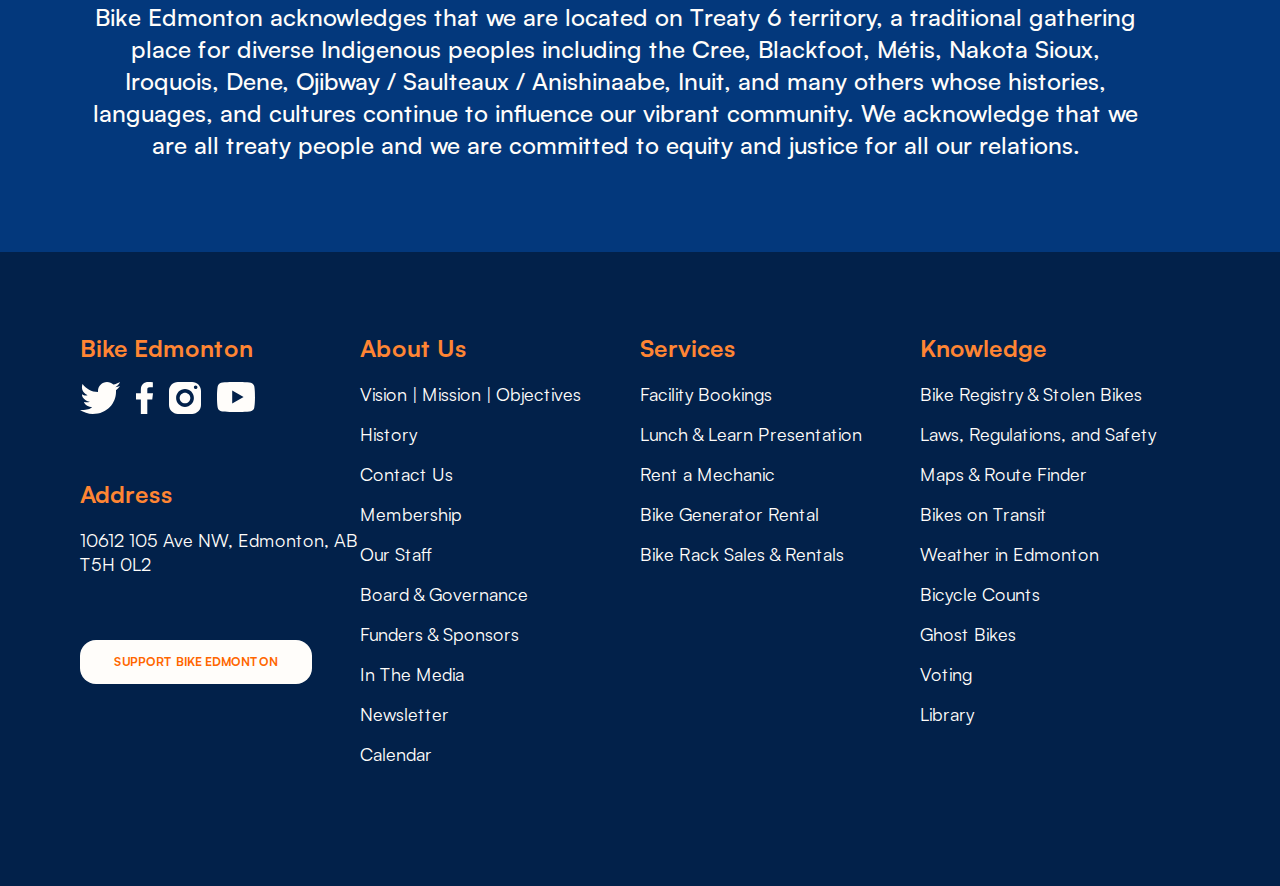
==== commit a1a89ce2: "Implemented and completed General Info section for Workshop page. Completed all desktop versions" ====
--- a/index.html
+++ b/index.html
@@ -76,7 +76,7 @@
                     <img src="images/hat2.jpg" alt="Bike Edmonton Cycling Caps!" id="blog-story-main-img">
                     <p>Oct 26, 2024</p>
                     <p id="blog-stories-main" class="body-lg-bold all-caps">Bike Edmonton Cycling Caps!</p>
-                    <p class=""><b>
+                    <p><b>
                         Don't miss your chance to show your support for Bike Edmonton and amplify your cycling style with a limited edition Bike Edmonton cycling cap. 
                         Available now until November 15th for order on our webstore.
                     </b></p>
--- a/styles/style.css
+++ b/styles/style.css
@@ -171,6 +171,9 @@
     display: flex;
     align-items: center;
 }
+
+.text-align-center { text-align: center; }
+.text-align-left { text-align: left; }
 
 .flex-1 { flex: 1; }
 .flex-2 { flex: 2; }
@@ -222,16 +225,19 @@
 /* Laptop & Desktop */
 @media screen and (min-width: 769px) {
     /* Font Size */
-    h1 { font-size: 88px; }
-    h2 { font-size: 64px; }
-    h2.h2alt, h2#h2alt { font: 44px "Satoshi-Bold", "Open Sans", Helvetica, sans-serif; }
-    h3 { font-size: 32px; }
-    body, b, p, ul, li { font-size: 18px; }
-    li.nav-item { font-size: 16px; }
-    .body-lg { font: 24px "Satoshi-Medium", "Open Sans", Helvetica, sans-serif; }
-    .body-lg-bold { font: 24px "Satoshi-Bold", "Open Sans", Helvetica, sans-serif; }
-    button { font-size: 20px; }
-    button a b { font-size: 20px; }
+    h1 { font-size: 88px; line-height: normal; }
+    h2 { font-size: 64px; line-height: normal; }
+    h2.h2alt, h2#h2alt { font: 44px/normal "Satoshi-Bold", "Open Sans", Helvetica, sans-serif; }
+    h3 { font-size: 32px; line-height: normal; }
+    body, b, p, ul, li { font-size: 18px; line-height: normal; }
+    li.nav-item { font-size: 16px; line-height: normal; }
+    .body-lg { font: 24px/normal "Satoshi-Medium", "Open Sans", Helvetica, sans-serif; }
+    .body-lg-bold { font: 24px/normal "Satoshi-Bold", "Open Sans", Helvetica, sans-serif; }
+    button { font-size: 20px; line-height: normal; }
+    button a b { font-size: 20px; line-height: normal; }
+    em { font: 32px/normal "Satoshi-Bold", "Open Sans", Helvetica, sans-serif; }
+    .img-cap { font: 24px/normal "Satoshi-Bold", "Open Sans", Helvetica, sans-serif; }
+    b { font: 18px/normal "Satoshi-Bold", "Open Sans", Helvetica, sans-serif; }
 
     /* hides content on desktop verison */
     .hidden-on-desktop { display: none; }
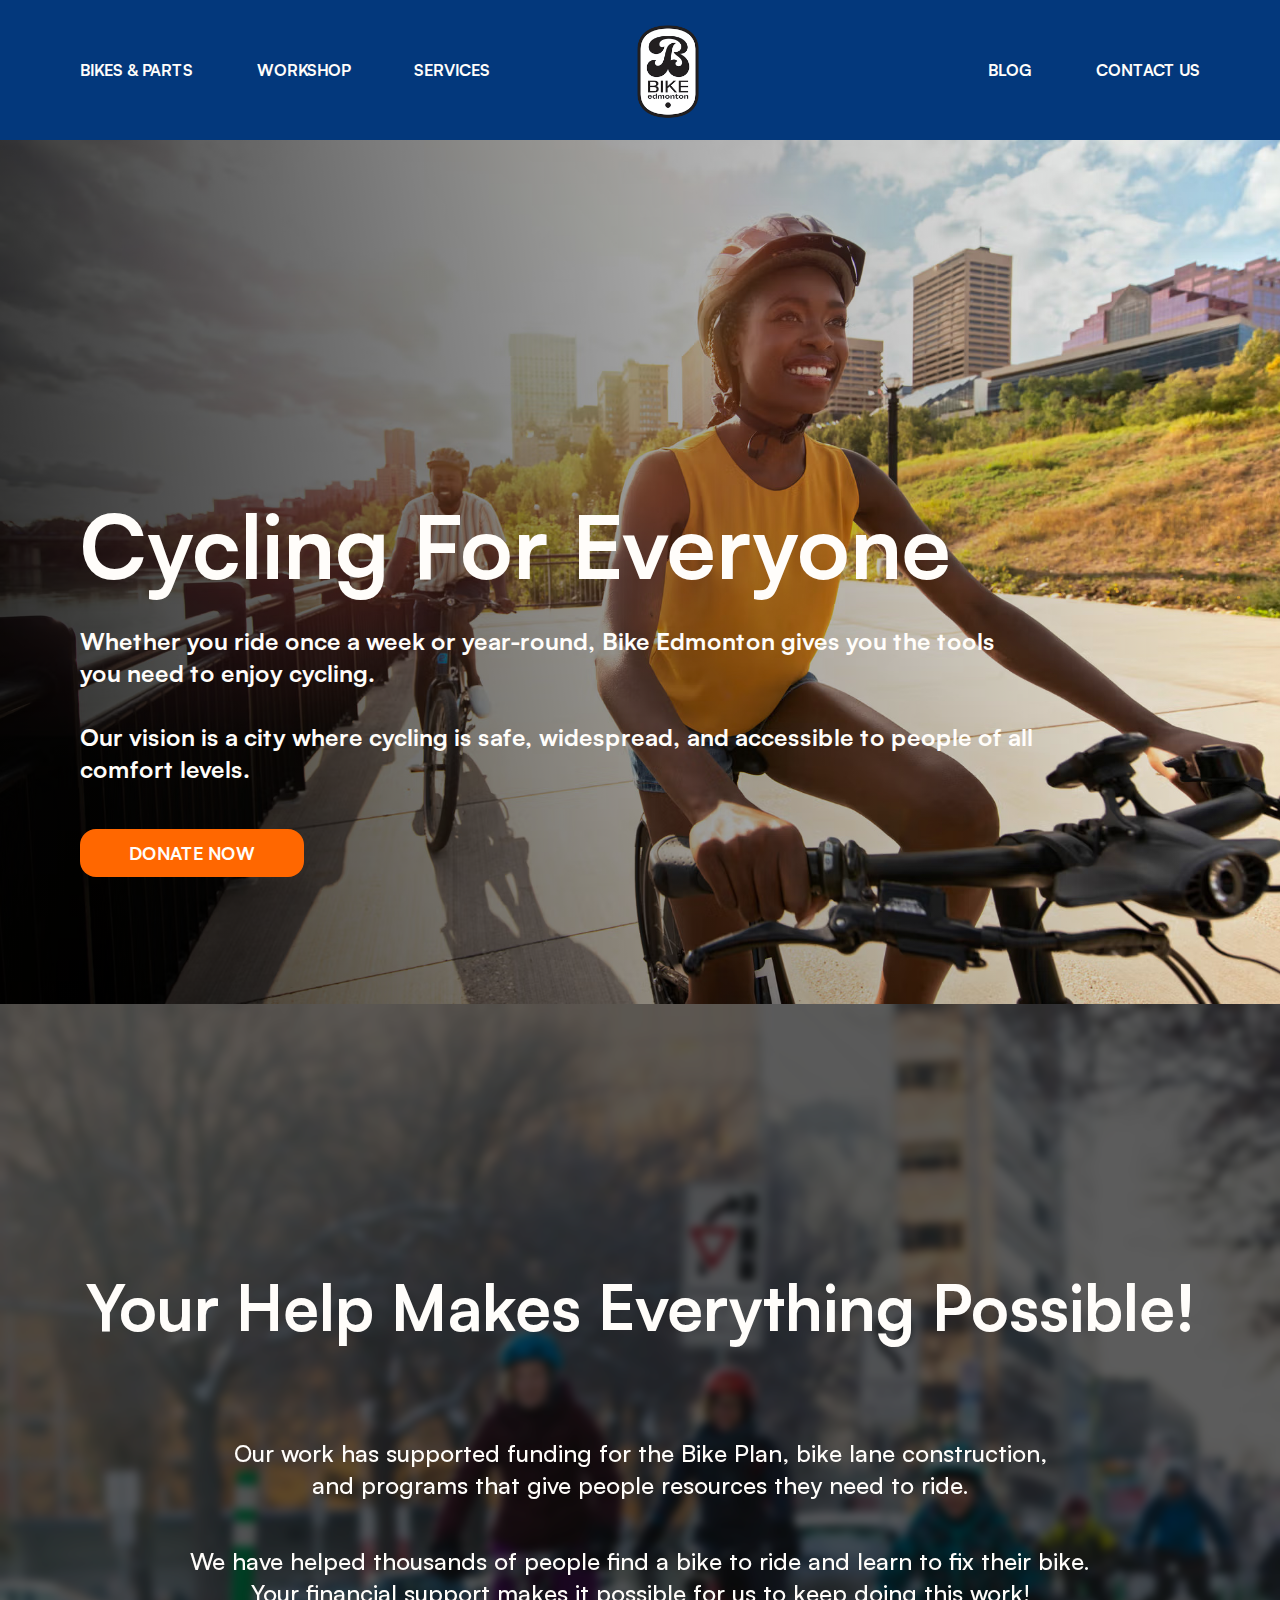
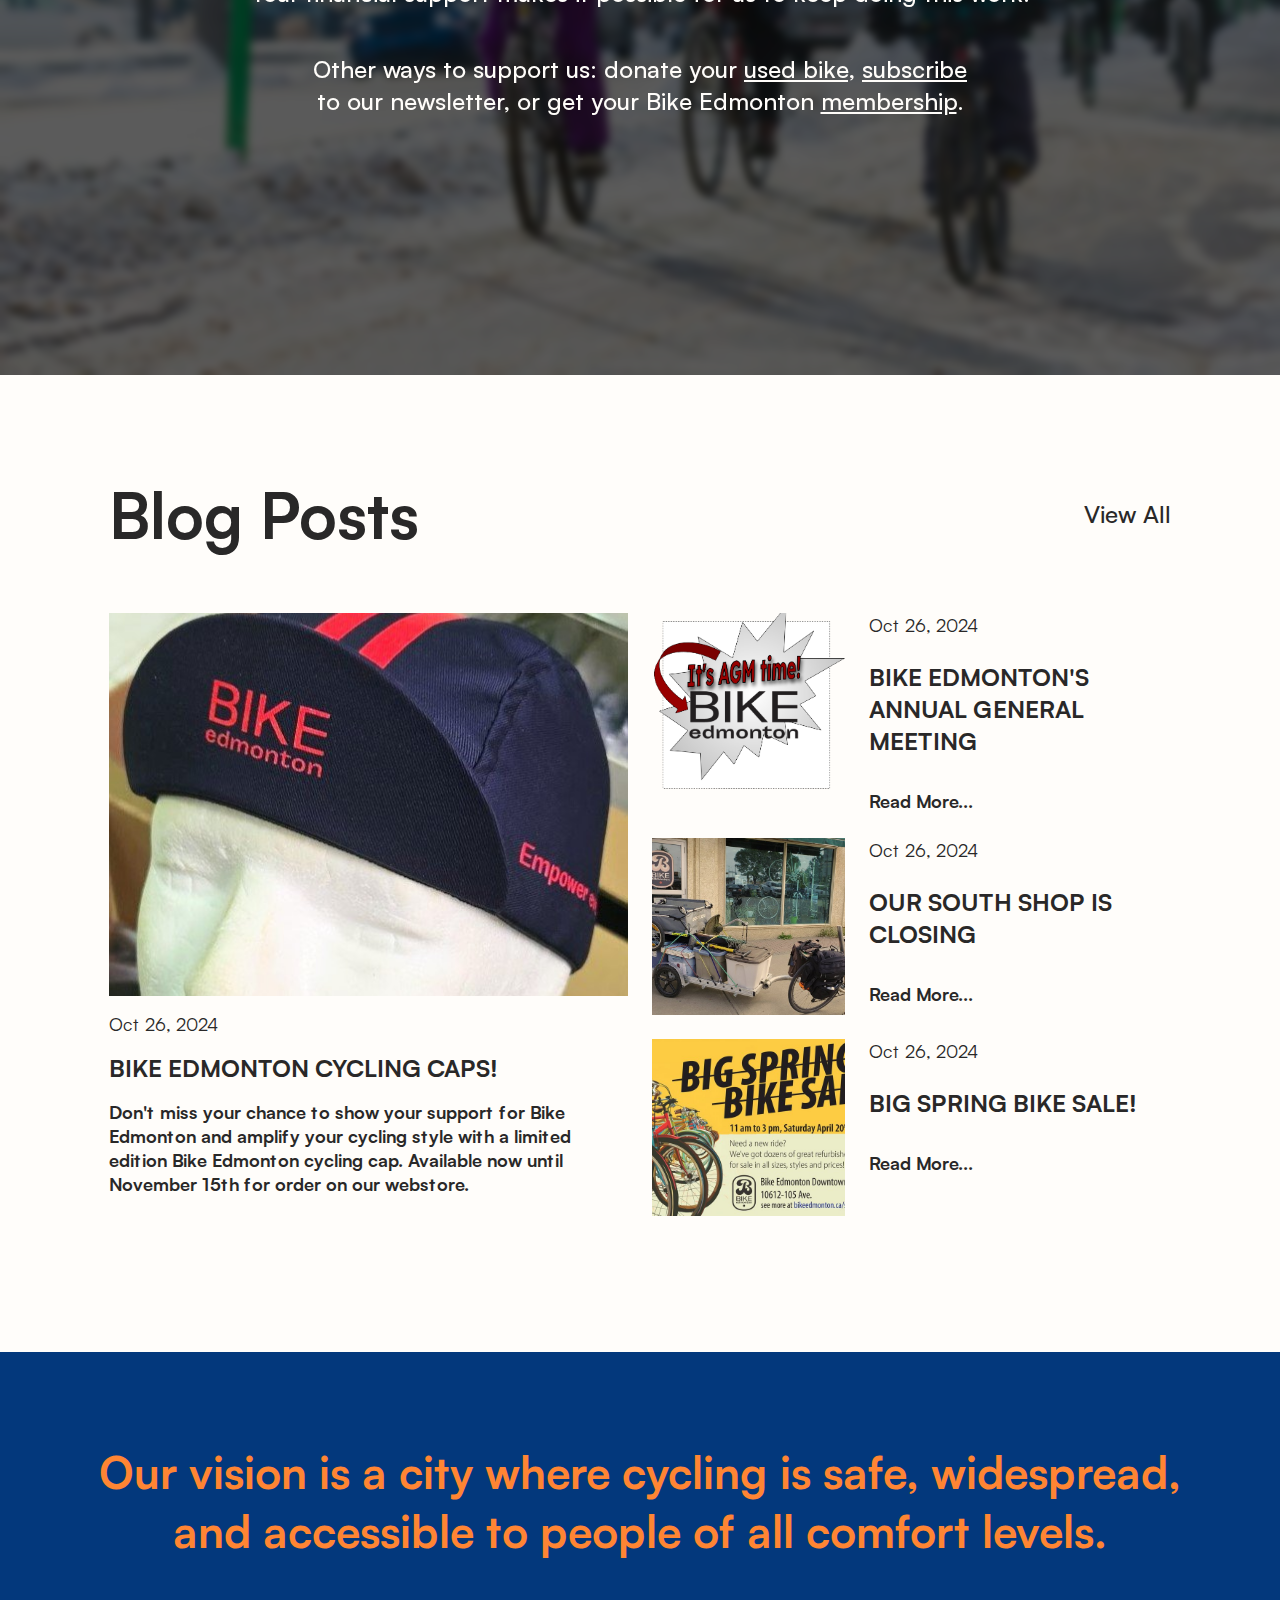
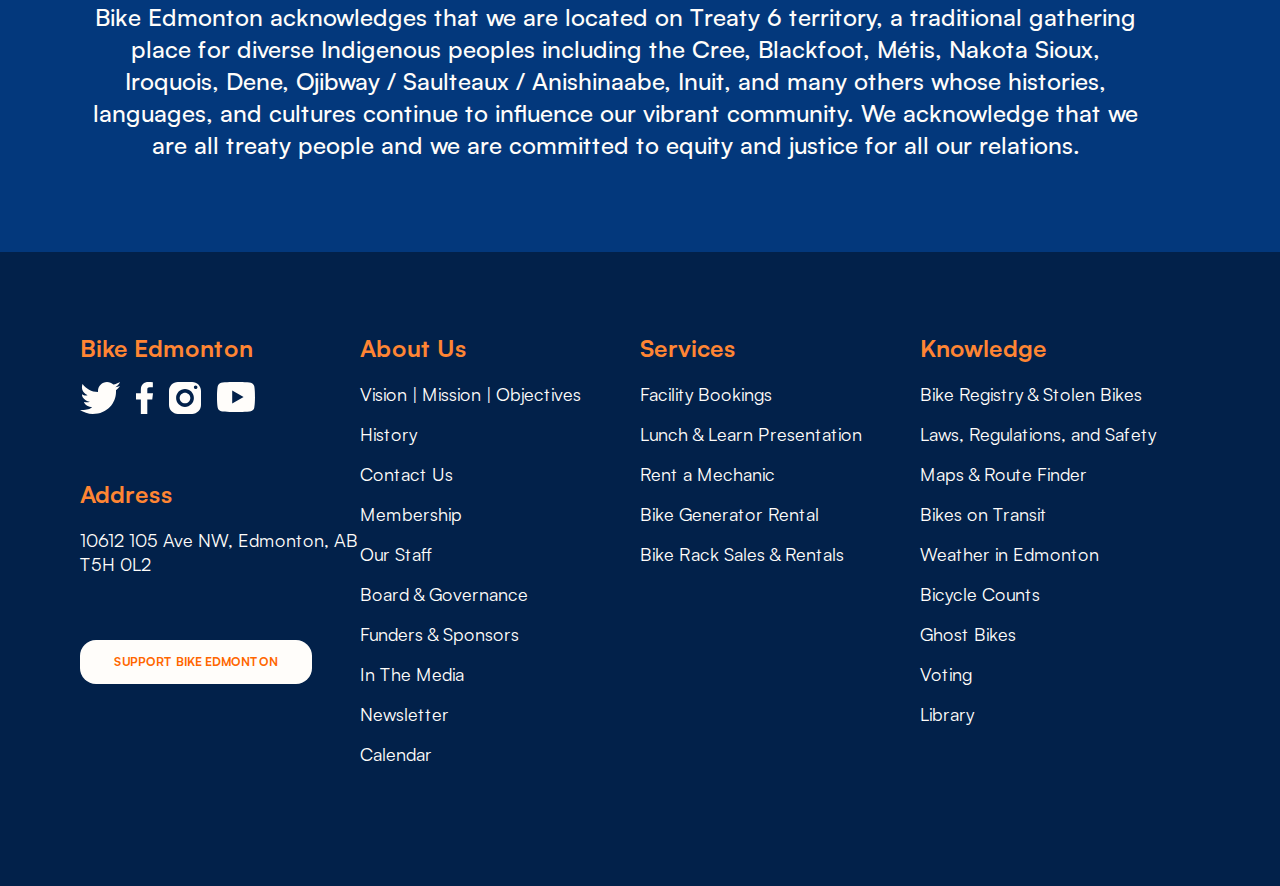
==== commit 3b115a92: "Fixed styles errors on homepage" ====
--- a/index.html
+++ b/index.html
@@ -14,7 +14,7 @@
     <header id="header" class="padding-default">
         <!-- Desktop Nav -->
         <nav id="top-nav" class="hidden-on-mobile color-bg-primary">
-            <ul id="top-left-nav" class="flex-row align-center gap-64 color-text-accent-01">
+            <ul id="top-left-nav" class="hidden-on-mobile align-center gap-64 color-text-accent-01">
                 <li class="all-caps"><a href="bikes&parts.html">Bikes & Parts</a></li>
                 <li class="all-caps"><a href="workshop.html">Workshop</a></li>
                 <li class="all-caps"><a href="services.html">Services</a></li>
@@ -22,7 +22,7 @@
             <div id="bike-edmonton-logo" class="flex-row-center hidden-on-mobile padding-16">
                 <a href="index.html"><img src="images/Bike-edmonton-logo.png" alt="Bike Edmonton Logo"></a>
             </div>
-            <ul id="top-right-nav" class="flex-row align-center gap-64 justify-content-right color-text-accent-01">
+            <ul id="top-right-nav" class="hidden-on-mobile flex-row align-center gap-64 justify-content-right color-text-accent-01">
                 <li class="all-caps"><a href="#">Blog</a></li>
                 <li class="all-caps"><a href="#">Contact Us</a></li>
             </ul>
@@ -66,16 +66,16 @@
     <!-- Blog Posts -->
     <section id="blogs">
         <!-- Desktop Version -->
-        <div id="blog-posts" class="flex-col gap-56">
+        <div id="blog-posts" class="hidden-on-mobile flex-col gap-56">
             <div id="blog-title-bar" class="flex-row-center">
                 <h2><a href="#">Blog Posts</a></h2>
                 <p class="body-lg"><a href="#">View All</a></p>
             </div>
             <div id="blog-post-stories" class="flex-row gap-24">
                 <div id="blog-stories-left" class="flex-col gap-16">
-                    <img src="images/hat2.jpg" alt="Bike Edmonton Cycling Caps!" id="blog-story-main-img">
+                    <a href="#"><img src="images/hat2.jpg" alt="Bike Edmonton Cycling Caps!" id="blog-story-main-img"></a>
                     <p>Oct 26, 2024</p>
-                    <p id="blog-stories-main" class="body-lg-bold all-caps">Bike Edmonton Cycling Caps!</p>
+                    <a href="#"><p id="blog-stories-main" class="body-lg-bold all-caps">Bike Edmonton Cycling Caps!</p> </a>
                     <p><b>
                         Don't miss your chance to show your support for Bike Edmonton and amplify your cycling style with a limited edition Bike Edmonton cycling cap. 
                         Available now until November 15th for order on our webstore.
@@ -83,30 +83,30 @@
                 </div>
                 <div id="blog-stories-right" class="flex-col space-between-col">
                     <div class="flex-row gap-24">
-                        <div id="blog-stories-01-wrapper"><img src="images/Untitled+drawing.png" alt="Bike Edmonton's Annual General Meeting" id="blog-story-01"></div>
+                        <div id="blog-stories-01-wrapper"><a href="#"><img src="images/Untitled+drawing.png" alt="Bike Edmonton's Annual General Meeting" id="blog-story-01"></a></div>
                         <div class="flex-col">
                             <p>Oct 26, 2024</p>
-                            <p class="body-lg-bold all-caps blog-story-title">Bike Edmonton Cycling Caps!</p>
+                            <a href="#"><p class="body-lg-bold all-caps blog-story-title">Bike Edmonton's Annual General Meeting</p></a>
                             <p><b>
                                 Read More...
                             </b></p>
                         </div>
                     </div>
                     <div class="flex-row gap-24">
-                        <img src="images/Loaded+trailer+-+South+Shop+-+2020.jpg" alt="" id="blog-story-02">
+                        <a href="#"><img src="images/Loaded+trailer+-+South+Shop+-+2020.jpg" alt="" id="blog-story-02"></a>
                         <div>
                             <p>Oct 26, 2024</p>
-                            <p class="body-lg-bold all-caps blog-story-title">Our South Shop is Closing</p>
+                            <a href="#"><p class="body-lg-bold all-caps blog-story-title">Our South Shop is Closing</p></a>
                             <p><b>
                                 Read More...
                             </b></p>
                         </div>
                     </div>
-                    <div class="flex-row gap-24">
-                        <img src="images/spring+bike+sale.jpg" alt="" id="blog-story-03">
+                    <div class="flex-row gap-24">   
+                        <a href="#"><img src="images/spring+bike+sale.jpg" alt="" id="blog-story-03"></a>
                         <div>
                             <p>Oct 26, 2024</p>
-                            <p id="blog-stories-03" class="body-lg-bold all-caps blog-story-title">Big Spring Bike Sale!</p>
+                            <a href="#"><p id="blog-stories-03" class="body-lg-bold all-caps blog-story-title">Big Spring Bike Sale!</p></a>
                             <p><b>
                                 Read More...
                             </b></p>
@@ -192,7 +192,7 @@
                 <li><a href="#" class="text-decor-none">Calendar</a></li>
             </ul>
             <ul class="flex-col gap-16">
-                <li class="footer-list-header body-lg-bold"><a href="#" class="text-decor-none">Services</a></li>
+                <li class="footer-list-header body-lg-bold"><a href="services.html" class="text-decor-none">Services</a></li>
                 <li><a href="#" class="text-decor-none">Facility Bookings</a></li>
                 <li><a href="#" class="text-decor-none">Lunch & Learn Presentation</a></li>
                 <li><a href="#" class="text-decor-none">Rent a Mechanic</a></li>
--- a/styles/style.css
+++ b/styles/style.css
@@ -116,12 +116,10 @@
 .color-bg-accent-01 { background-color: #FFFDFA; }
 .color-bg-accent-02 { background-color: #292828; }
 
-/* Layout*/
-
-.margin-default { margin: 0 80px; }
+/* Layout */
+
 .margin-zero { margin: 0; }
 
-.padding-default { padding: 0 80px; }
 .padding-zero { padding: 0; }
 .padding-80 { padding: 80px 0; }
 .padding-80-all { padding: 80px; }
@@ -242,6 +240,11 @@
     /* hides content on desktop verison */
     .hidden-on-desktop { display: none; }
 
+    /* Layout*/
+
+    .margin-default { margin: 0 80px; }
+    .padding-default { padding: 0 80px; }
+
     /* Header */
 
     header {
@@ -397,6 +400,7 @@
     }
 
     .blog-story-title {
+        width: 300px;
         margin-top: 24px;
         margin-bottom: 32px;
     }
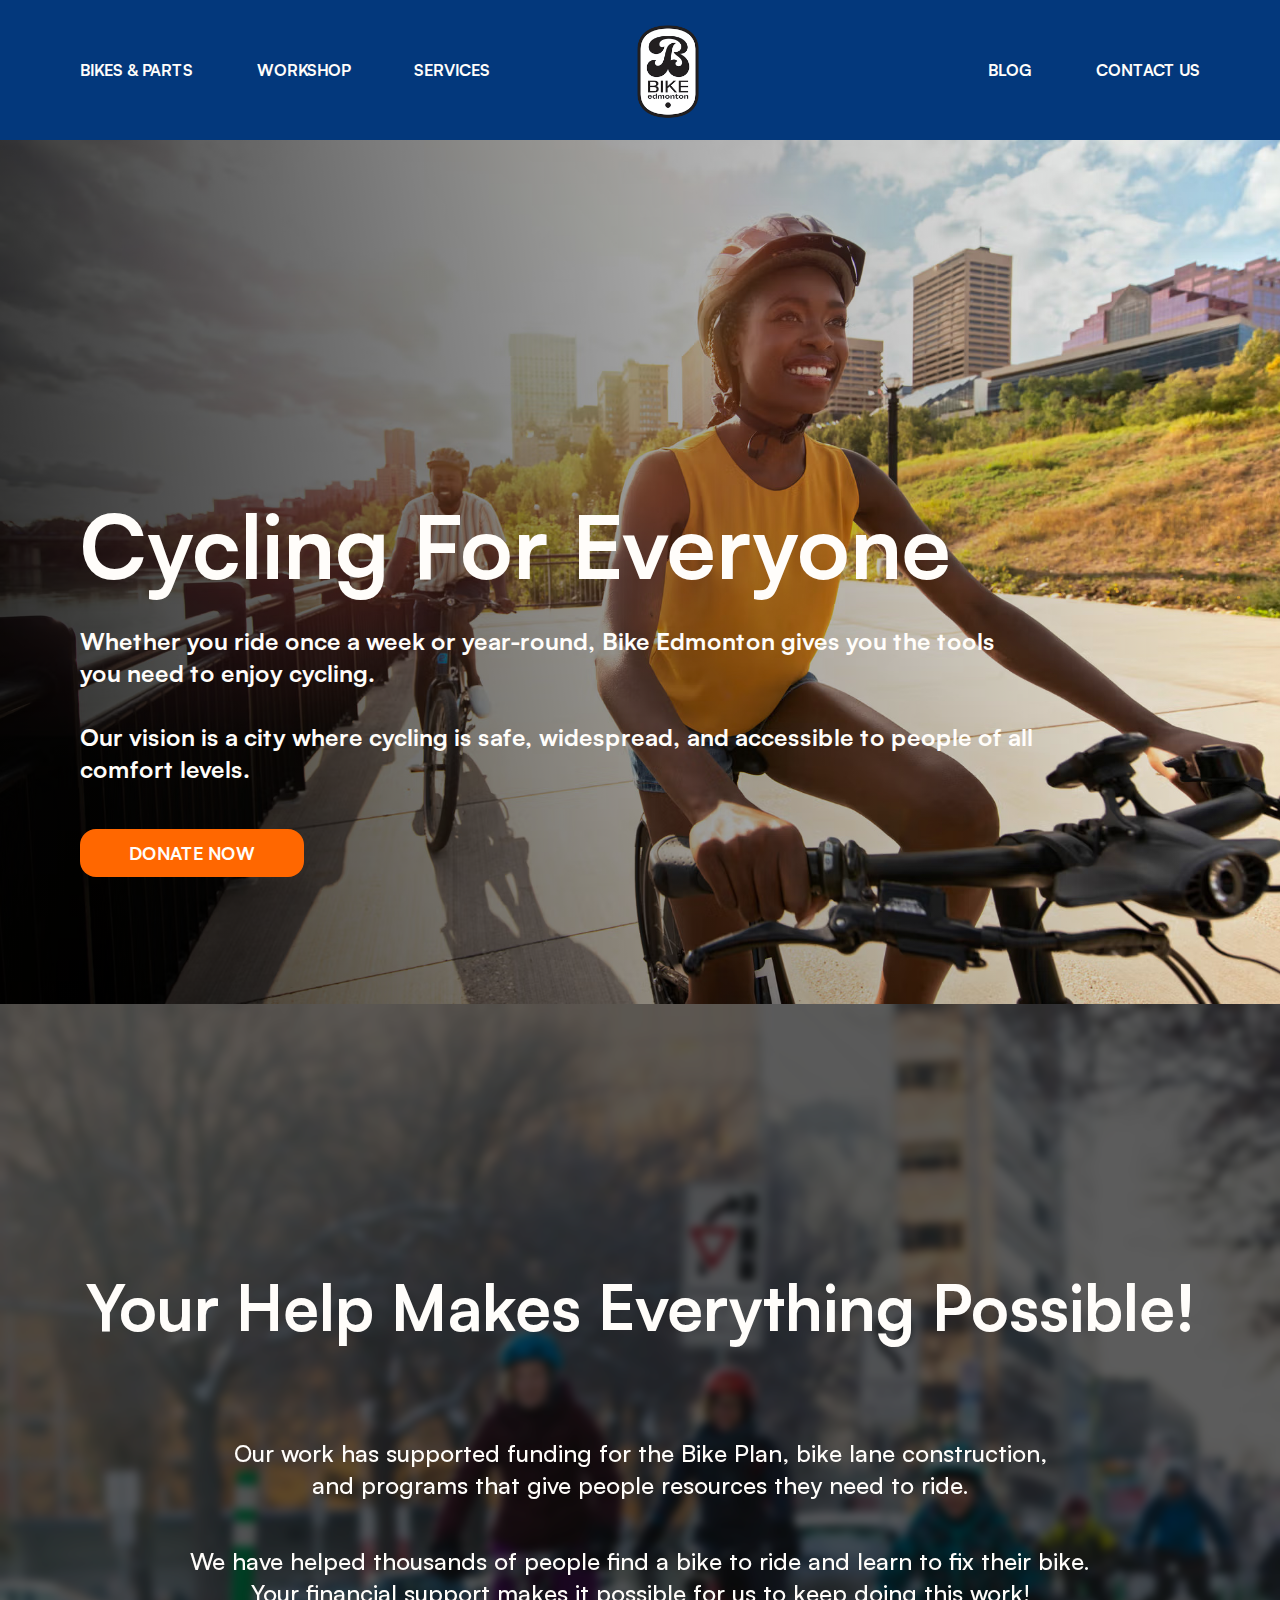
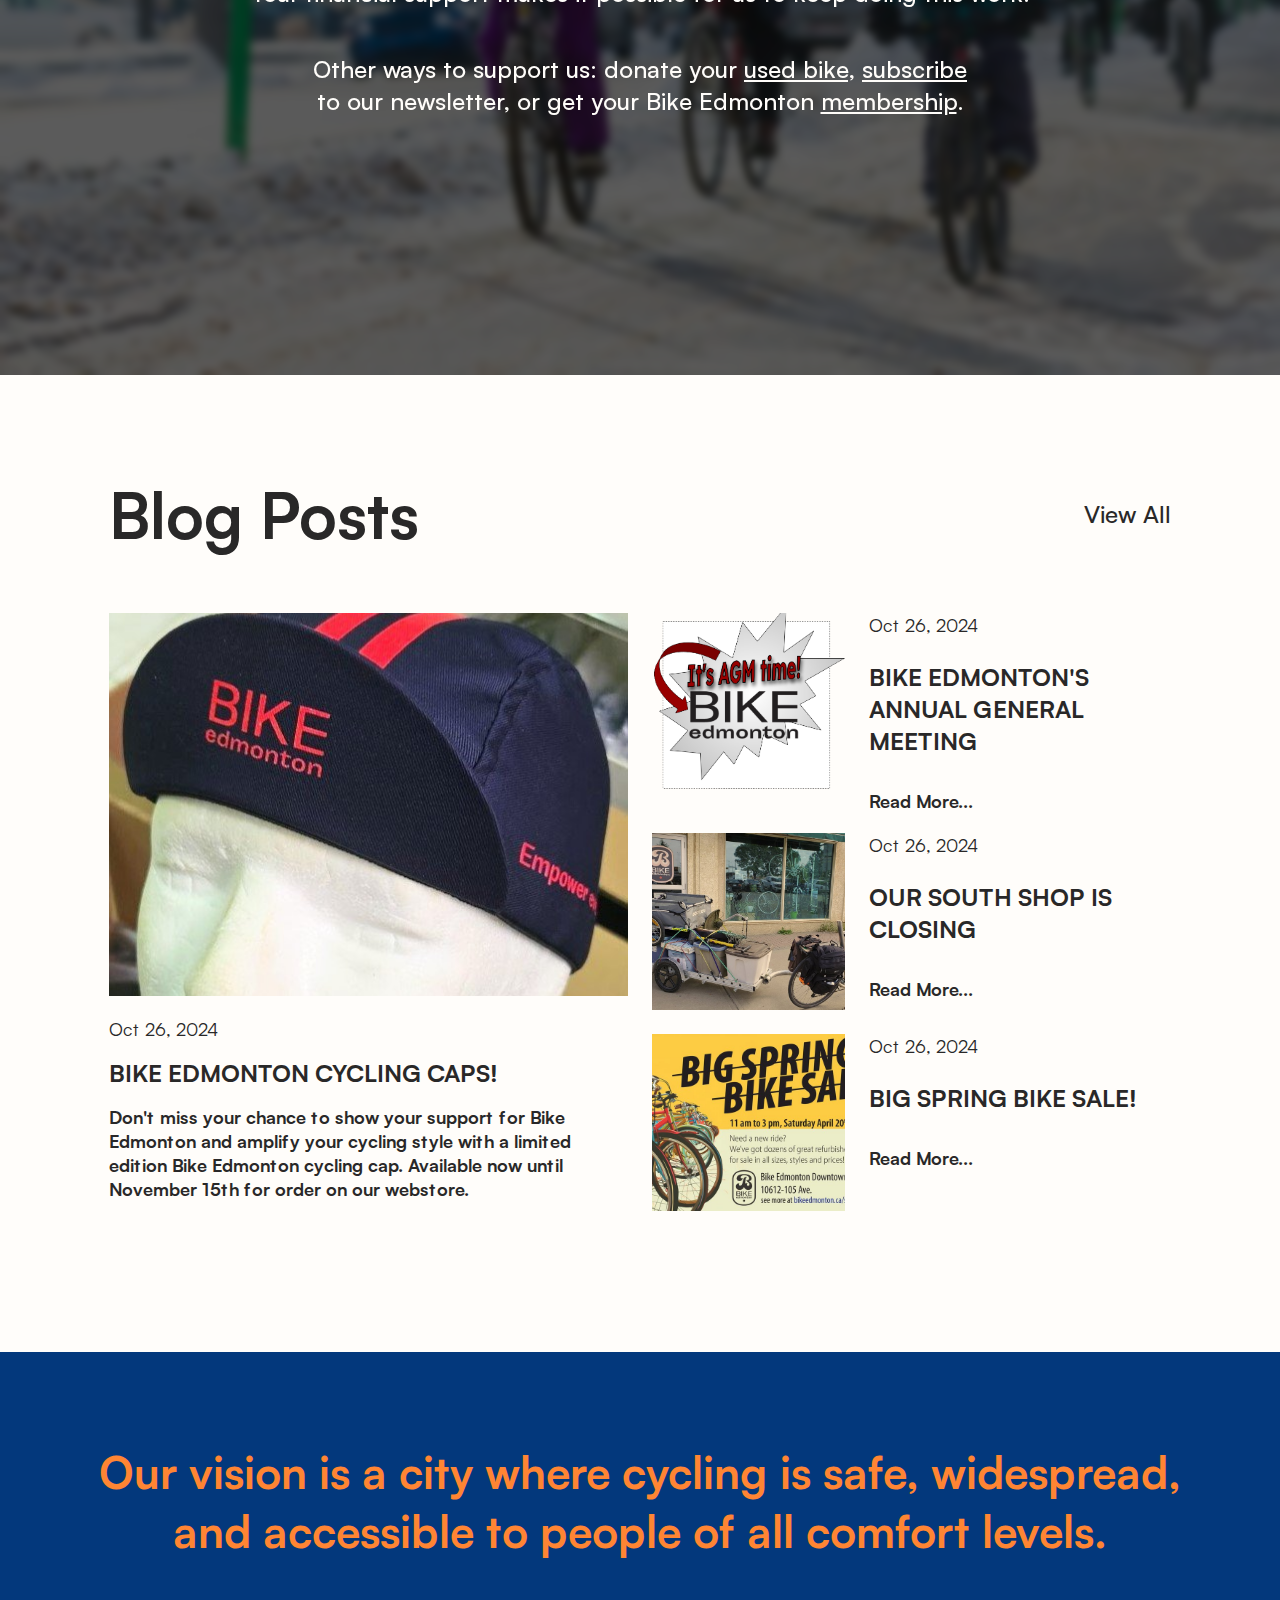
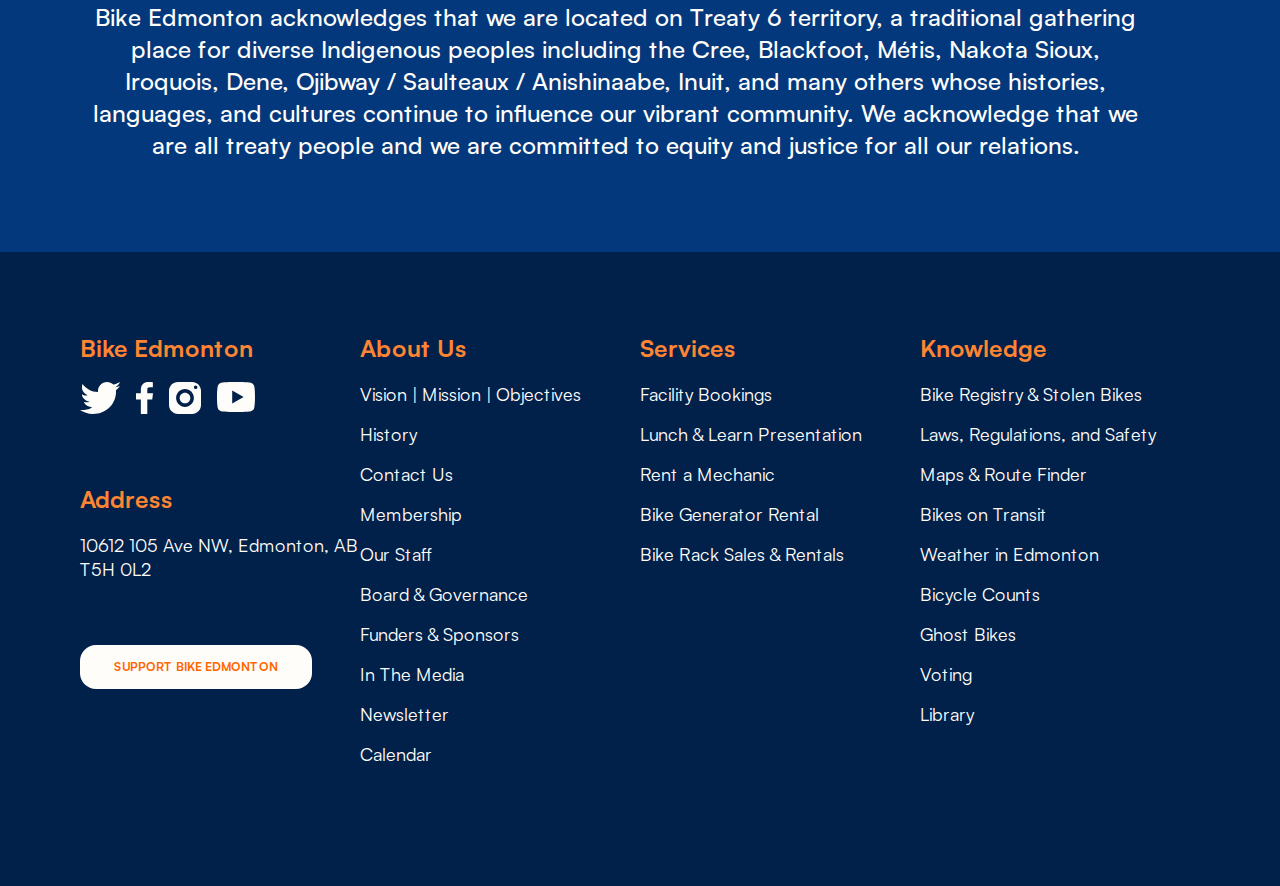
==== commit b403f415: "Added mobile navigation banner" ====
--- a/index.html
+++ b/index.html
@@ -1,3 +1,4 @@
+<!DOCTYPE html>
 <html lang="en">
 <head>
     <meta charset="UTF-8">
@@ -11,23 +12,42 @@
 </head>
 <body>
     <!-- Navigation Bar -->
-    <header id="header" class="padding-default">
+    <header id="header">
         <!-- Desktop Nav -->
-        <nav id="top-nav" class="hidden-on-mobile color-bg-primary">
-            <ul id="top-left-nav" class="hidden-on-mobile align-center gap-64 color-text-accent-01">
-                <li class="all-caps"><a href="bikes&parts.html">Bikes & Parts</a></li>
-                <li class="all-caps"><a href="workshop.html">Workshop</a></li>
-                <li class="all-caps"><a href="services.html">Services</a></li>
-            </ul>
-            <div id="bike-edmonton-logo" class="flex-row-center hidden-on-mobile padding-16">
-                <a href="index.html"><img src="images/Bike-edmonton-logo.png" alt="Bike Edmonton Logo"></a>
-            </div>
-            <ul id="top-right-nav" class="hidden-on-mobile flex-row align-center gap-64 justify-content-right color-text-accent-01">
-                <li class="all-caps"><a href="#">Blog</a></li>
-                <li class="all-caps"><a href="#">Contact Us</a></li>
-            </ul>
+        <nav class="hidden-on-mobile padding-default color-bg-primary">
+            <div id="top-nav">
+                <ul id="top-left-nav" class="hidden-on-mobile align-center gap-64 color-text-accent-01">
+                    <li class="all-caps"><a href="bikes&parts.html">Bikes & Parts</a></li>
+                    <li class="all-caps"><a href="workshop.html">Workshop</a></li>
+                    <li class="all-caps"><a href="services.html">Services</a></li>
+                </ul>
+                <div id="bike-edmonton-logo" class="flex-row-center hidden-on-mobile padding-16">
+                    <a href="index.html"><img src="images/Bike-edmonton-logo.png" alt="Bike Edmonton Logo"></a>
+                </div>
+                <ul id="top-right-nav" class="hidden-on-mobile flex-row align-center gap-64 justify-content-right color-text-accent-01">
+                    <li class="all-caps"><a href="#">Blog</a></li>
+                    <li class="all-caps"><a href="#">Contact Us</a></li>
+                </ul>
+            </div>
         </nav>
         <!-- Mobile Navigation -->
+        <nav class="hidden-on-desktop padding-default color-bg-primary">
+            <div id="top-nav" class="align-center space-between-row">
+                <div id="bike-edmonton-logo" class="flex-row-center hidden-on-desktop">
+                    <a href="index.html"><img src="images/Bike-edmonton-logo.png" alt="Bike Edmonton Logo"></a>
+                </div>
+                <svg width="40" height="40" viewBox="0 0 40 40" fill="none" xmlns="http://www.w3.org/2000/svg" class="hidden-on-desktop">
+                    <g clip-path="url(#clip0_2020_132)">
+                    <path d="M5 30H35V26.6667H5V30ZM5 21.6667H35V18.3333H5V21.6667ZM5 10V13.3333H35V10H5Z" fill="#FFFDFA"/>
+                    </g>
+                    <defs>
+                    <clipPath id="clip0_2020_132">
+                    <rect width="40" height="40" fill="white"/>
+                    </clipPath>
+                    </defs>
+                </svg>
+            </div>            
+        </nav>
     </header>
     <!-- Hero Image 1 Cycling for Everyone -->
     <section id="hero1">
--- a/styles/style.css
+++ b/styles/style.css
@@ -194,30 +194,39 @@
 .gap-64 { gap: 64px; }
 .gap-104 { gap: 104px; }
 
-/* Grid */
-
-#top-nav {
-    display: grid;
-    grid-template-columns: repeat(3, 1fr);
-    white-space: nowrap;
-}
-
 /* Smartphone */
 @media screen and (max-width: 480px) {
     /* Font Size */
-    /* h1 { font-size: 88px; }
-    h2 { font-size: 64px; }
-    h2.h2alt, h2#h2alt { font: 44px "Satoshi-Bold", "Open Sans", Helvetica, sans-serif; color: #FF8533; }
-    h3 { font-size: 32px; }
-    body, b, p, ul { font-size: 18px; }
-    li.nav-item { font-size: 16px; }
-    .body-lg { font: 24px "Satoshi-Medium", "Open Sans", Helvetica, sans-serif; }
-    .body-lg-bold { font: 24px "Satoshi-Bold", "Open Sans", Helvetica, sans-serif; }
-    button { font-size: 20px; }
-    button a b { font-size: 20px; } */
+    h1 { font: 40px/normal "Satoshi-Bold", "Open Sans", Helvetica, sans-serif; }
+    h2 { font: 28px/normal "Satoshi-Bold", "Open Sans", Helvetica, sans-serif; }
+    h2.h2alt, h2#h2alt { font: 24px/normal "Satoshi-Bold", "Open Sans", Helvetica, sans-serif; }
+    body, b, p, ul, li { font: 16px/normal "Satoshi-Medium", "Open Sans", Helvetica, sans-serif; }
+    li.nav-item { font-size: 16px; line-height: normal; }
+    .body-lg { font: 24px/normal "Satoshi-Medium", "Open Sans", Helvetica, sans-serif; }
+    .body-lg-bold { font: 24px/normal "Satoshi-Bold", "Open Sans", Helvetica, sans-serif; }
+    /* button { font-size: 20px; line-height: normal; } */
+    /* button a b { font-size: 20px; line-height: normal; } */
+    /* em { font: 32px/normal "Satoshi-Bold", "Open Sans", Helvetica, sans-serif; } */
+    /* .img-cap { font: 24px/normal "Satoshi-Bold", "Open Sans", Helvetica, sans-serif; } */
+    /* b { font: 18px/normal "Satoshi-Bold", "Open Sans", Helvetica, sans-serif; } */
 
     /* hides content on mobile verison */
     .hidden-on-mobile { display: none; }
+
+    /* Layout*/
+
+    .margin-default { margin: 0 24px; }
+    .padding-default { padding: 0 24px; }
+
+    /* Grid */
+    
+    #top-nav {
+        height: 98px;
+    }
+
+    #bike-edmonton-logo img {
+        width: 57px;
+    }
 }
 
 /* Laptop & Desktop */
@@ -245,6 +254,14 @@
     .margin-default { margin: 0 80px; }
     .padding-default { padding: 0 80px; }
 
+    /* Grid */
+
+    #top-nav {
+        display: grid;
+        grid-template-columns: repeat(3, 1fr);
+        white-space: nowrap;
+    }
+
     /* Header */
 
     header {
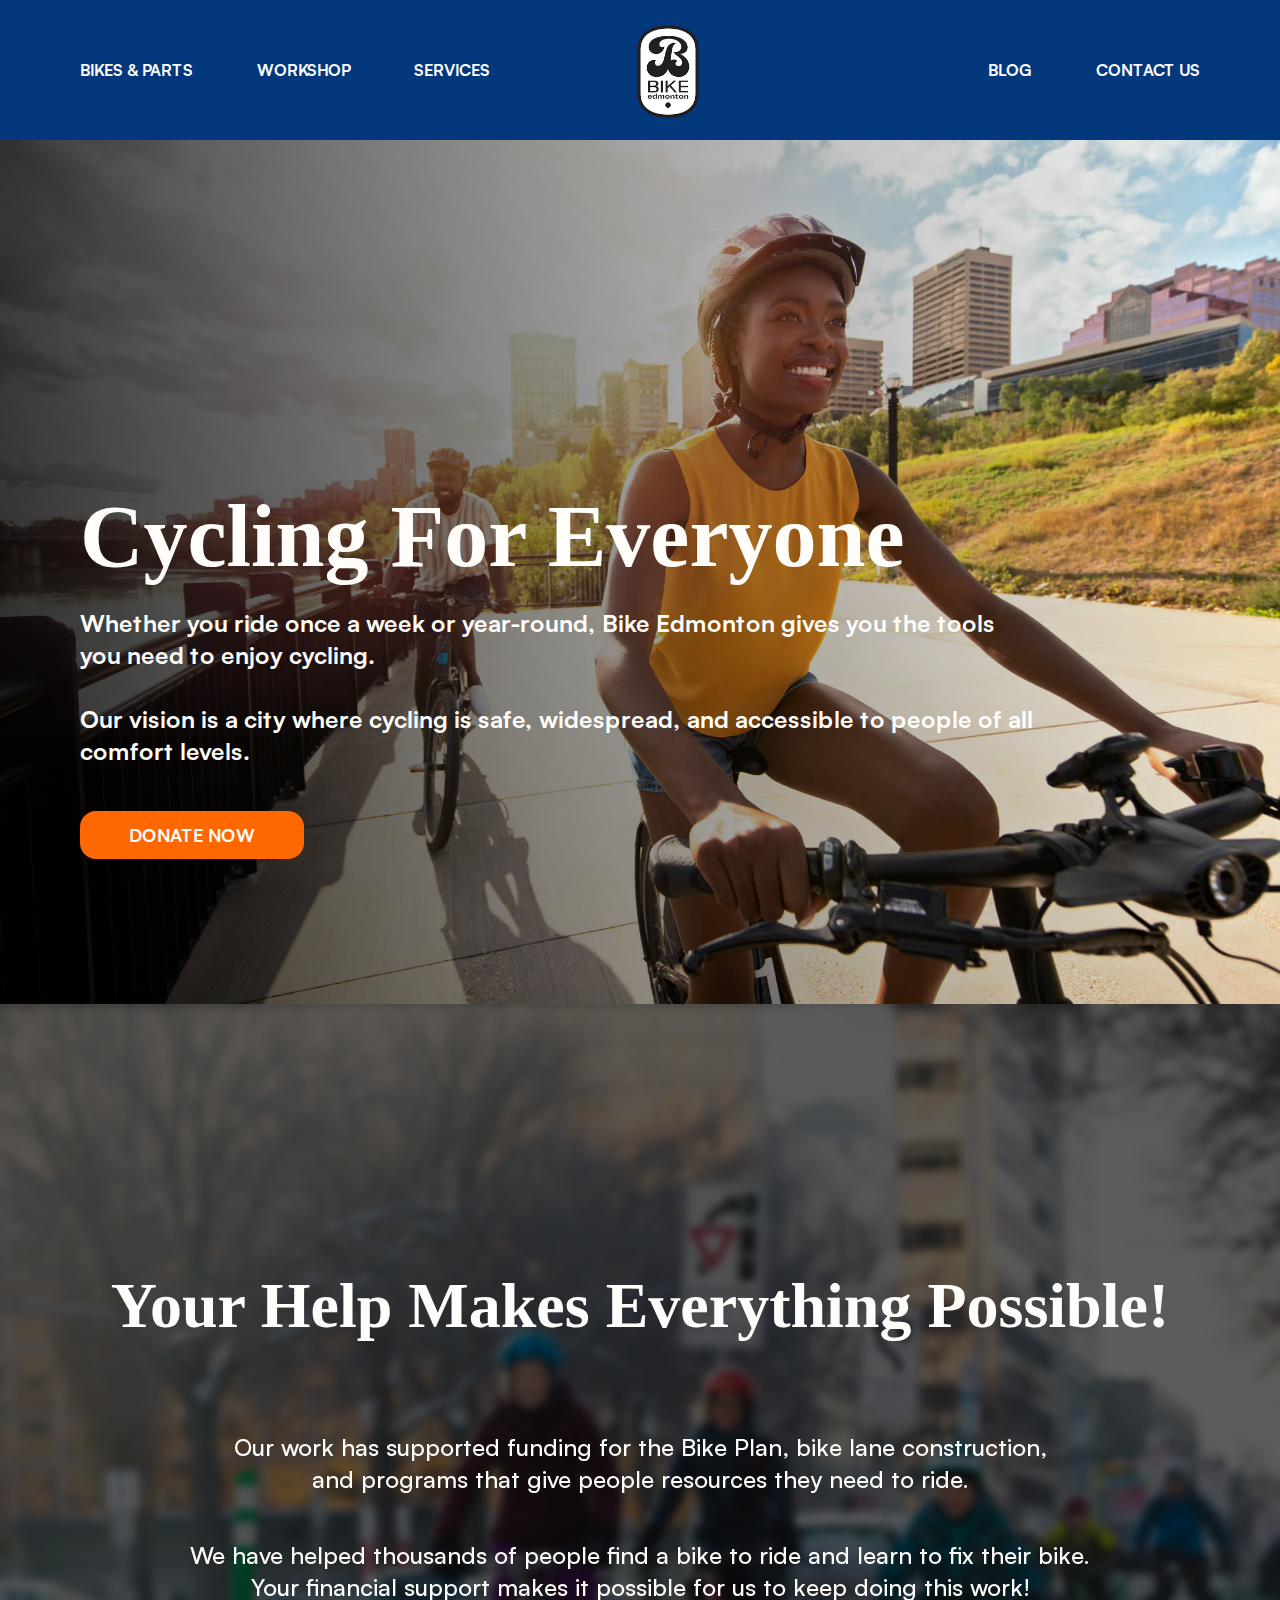
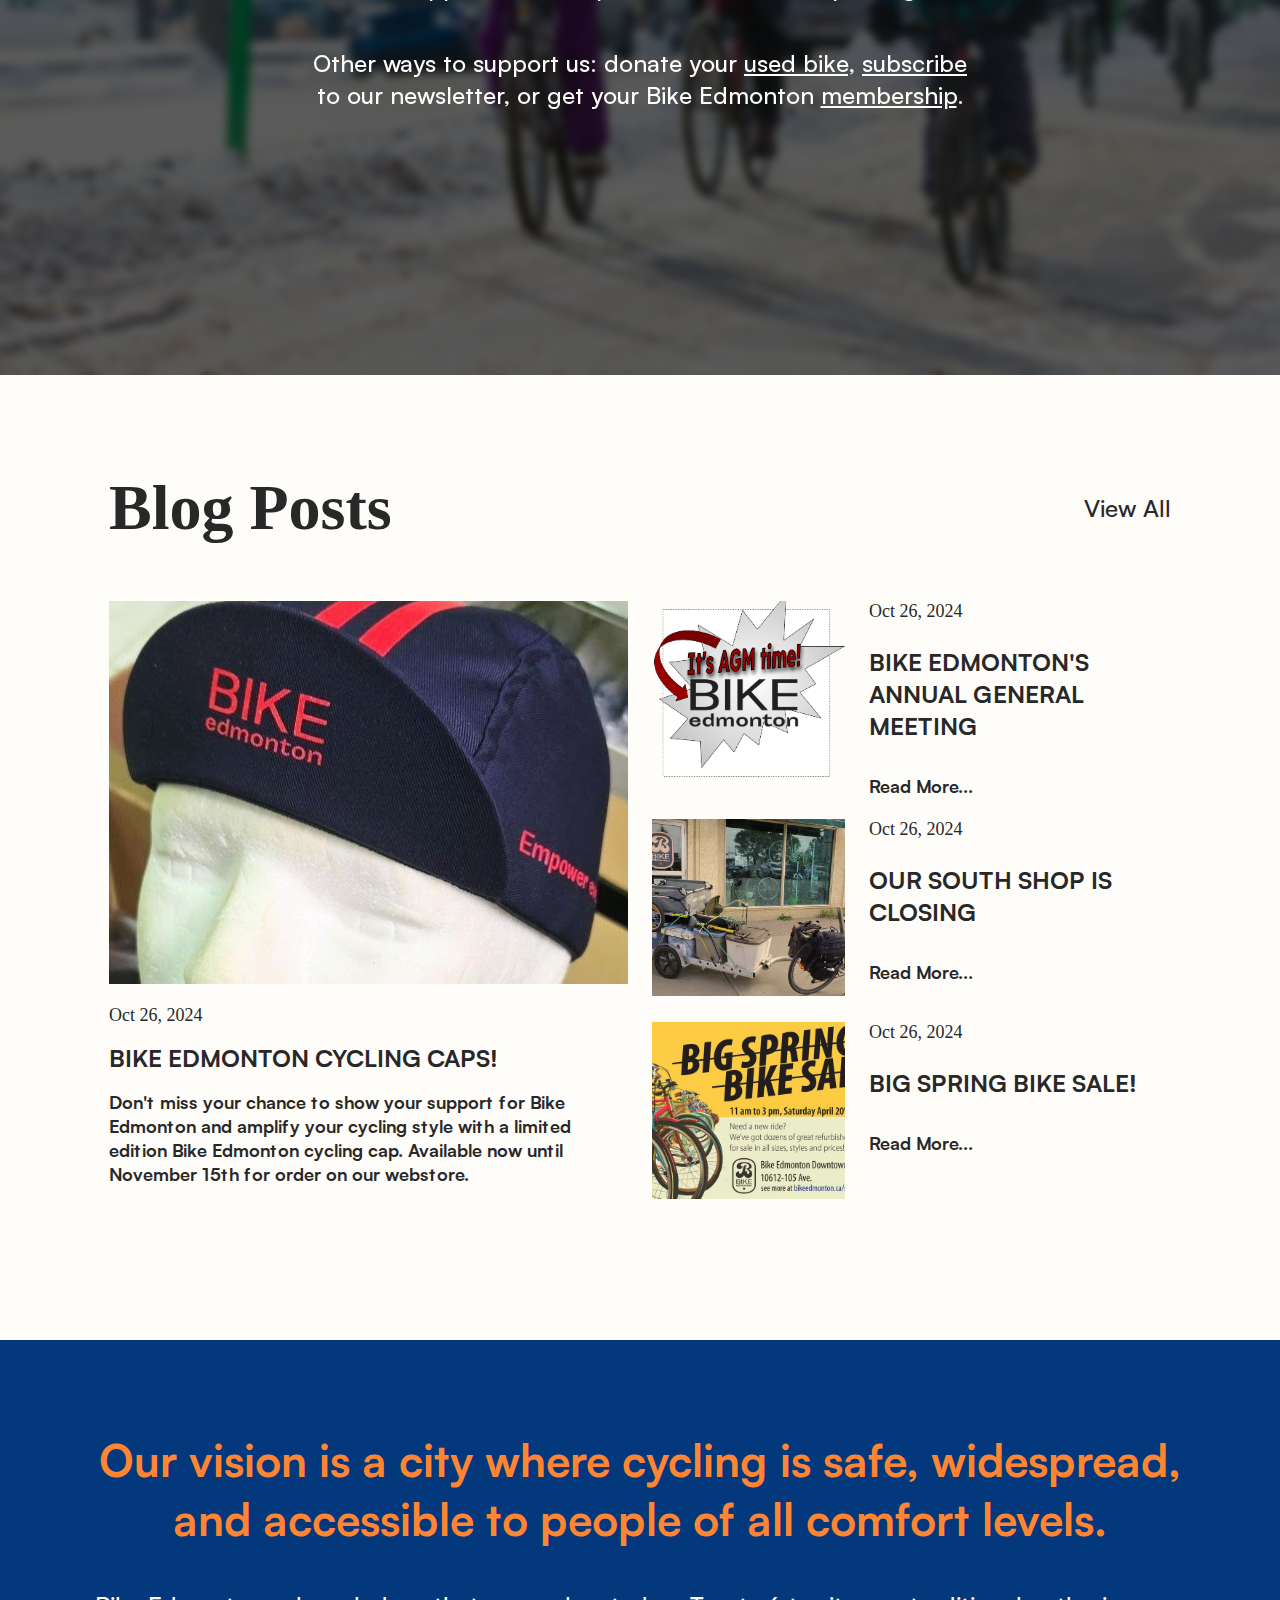
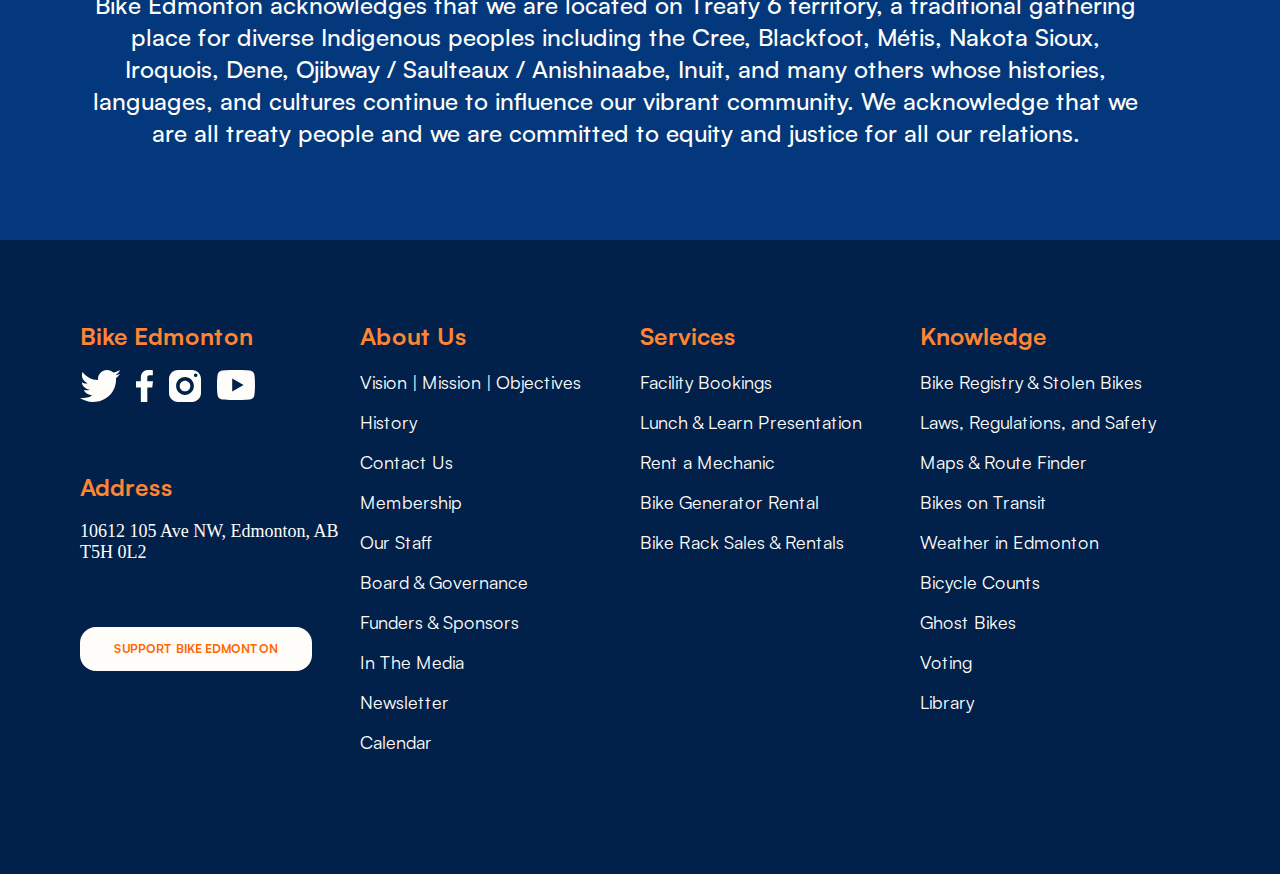
==== commit b8fc5b69: "Completed homepage for mobile. Started mobile layout for remaining pages." ====
--- a/index.html
+++ b/index.html
@@ -65,7 +65,18 @@
             <button id="hero-cta" class="btn-filled all-caps"><b>Donate Now</b></button>
         </div>
         <!-- Mobile Version -->
-        
+        <div id="hero1-info" class="hero1-info hidden-on-desktop padding-default color-text-accent-01">
+            <h1>Cycling For Everyone</h1>
+            <p class="hero1-p1">
+                Whether you ride once a week or year-round, Bike Edmonton
+                gives you the tools you need to enjoy cycling.
+            </p>
+            <p class="hero1-p2">
+                Our vision is a city where cycling is safe, widespread, and 
+                accessible to people of all comfort levels.
+            </b>
+            <button id="hero-cta-mobile" class="btn-filled all-caps"><b>Donate Now</b></button>
+        </div>
     </section>
     <!-- Hero Image 2 Our Work -->
     <section id="hero2">
@@ -82,6 +93,17 @@
             </div>
         </div>
         <!-- Mobile Version -->
+        <div id="hero2-image" class="hidden-on-desktop">
+            <div class="blur-filter">
+                <div id="hero2-info" class="hero2-info padding-default color-text-accent-01">
+                    <h2>Your Help Makes Everything Possible!</h2>
+                    <p class="hero2-p1">Our work has supported funding for the Bike Plan, bike lane construction, and programs that give people resources they need to ride.</p>
+                    <p class="hero2-p2">We have helped thousands of people find a bike to ride and learn to fix their bike. 
+                        Your financial support makes it possible for us to keep doing this work!</p>
+                    <p class="hero2-p3">Other ways to support us: donate your <u><a href="#" class="text-decor-none">used bike</a></u>, <u><a href="#" class="text-decor-none">subscribe</a></u> to our newsletter, or get your Bike Edmonton <u><a href="#" class="text-decor-none">membership</a></u>.</p>
+                </div>
+            </div>
+        </div>
     </section>
     <!-- Blog Posts -->
     <section id="blogs">
@@ -136,7 +158,55 @@
             </div>
         </div>
         <!-- Mobile Version -->
-        
+        <div id="blog-posts" class="hidden-on-desktop flex-col padding-default gap-56">
+            <div id="blog-title-bar" class="flex-row-center">
+                <h2><a href="#">Blog Posts</a></h2>
+                <p class="body-lg"><a href="#">View All</a></p>
+            </div>
+            <div id="blog-post-stories" class="flex-col gap-72">
+                <div id="blog-stories-left" class="flex-col gap-16">
+                    <a href="#"><img src="images/hat2.jpg" alt="Bike Edmonton Cycling Caps!" id="blog-story-main-img"></a>
+                    <p>Oct 26, 2024</p>
+                    <a href="#"><p id="blog-stories-main" class="body-lg-bold all-caps">Bike Edmonton Cycling Caps!</p> </a>
+                    <p><b>
+                        Don't miss your chance to show your support for Bike Edmonton and amplify your cycling style with a limited edition Bike Edmonton cycling cap. 
+                        Available now until November 15th for order on our webstore.
+                    </b></p>
+                </div>
+                <div id="blog-stories-right" class="flex-col space-between-col gap-56">
+                    <div class="flex-col gap-24">
+                        <div id="blog-stories-01-wrapper"><a href="#"><img src="images/Untitled+drawing.png" alt="Bike Edmonton's Annual General Meeting" id="blog-story-01"></a></div>
+                        <div class="flex-col">
+                            <p>Oct 26, 2024</p>
+                            <a href="#"><p class="body-lg-bold all-caps blog-story-title">Bike Edmonton's Annual General Meeting</p></a>
+                            <p><b>
+                                Read More...
+                            </b></p>
+                        </div>
+                    </div>
+                    <div class="flex-col gap-24">
+                        <a href="#"><img src="images/Loaded+trailer+-+South+Shop+-+2020.jpg" alt="" id="blog-story-02"></a>
+                        <div>
+                            <p>Oct 26, 2024</p>
+                            <a href="#"><p class="body-lg-bold all-caps blog-story-title">Our South Shop is Closing</p></a>
+                            <p><b>
+                                Read More...
+                            </b></p>
+                        </div>
+                    </div>
+                    <div class="flex-col gap-24">   
+                        <a href="#"><img src="images/spring+bike+sale.jpg" alt="" id="blog-story-03"></a>
+                        <div>
+                            <p>Oct 26, 2024</p>
+                            <a href="#"><p id="blog-stories-03" class="body-lg-bold all-caps blog-story-title">Big Spring Bike Sale!</p></a>
+                            <p><b>
+                                Read More...
+                            </b></p>
+                        </div>
+                    </div>
+                </div>
+            </div>
+        </div>
     </section>
     <!-- Our Vision -->
     <section id="our-vis" class="padding-default color-bg-primary">
@@ -151,7 +221,15 @@
             </p>
         </div>
         <!-- Mobile Version -->
-        
+        <div class="hidden-on-desktop flex-col gap-40">
+            <h2 id="our-vis-h2" class="h2alt">Our vision is a city where cycling is safe, widespread, and accessible to people of all comfort levels.</h2>
+            <p id="our-vis-p1" class="margin-zero color-text-accent-01">
+                Bike Edmonton acknowledges that we are located on Treaty 6 territory, a traditional gathering place for diverse 
+                Indigenous peoples including the Cree, Blackfoot, Métis, Nakota Sioux, Iroquois, Dene, Ojibway / Saulteaux / Anishinaabe, 
+                Inuit, and many others whose histories, languages, and cultures continue to influence our vibrant community. 
+                We acknowledge that we are all treaty people and we are committed to equity and justice for all our relations.
+            </p>
+        </div>
     </section>
     <!-- Footer -->
     <!-- Desktop Version -->    
@@ -234,5 +312,83 @@
         </div>
     </footer>
     <!-- Mobile Version -->
+    <footer id="footer" class="padding-default hidden-on-desktop">    
+        <div id="footer-row" class="flex-col space-between-col">
+            <div id="footer-col1" class="flex-col gap-64">
+                <div>
+                    <p class="footer-list-header-col1 body-lg-bold">Bike Edmonton</p>
+                    <!-- Social Media Icons -->
+                    <div class="flex-row gap-24">
+                        <!-- Twitter/X -->
+                        <a href="#">
+                            <svg role="img" width="40" height="32" viewBox="0 0 40 32" fill="none" xmlns="http://www.w3.org/2000/svg">
+                                <title>Twitter/X Icon Link</title>
+                                <path d="M40 0C38.44 0.925942 35.31 2.18786 33.47 2.55184C33.416 2.56584 33.372 2.58384 33.32 2.59784C31.694 0.993937 29.466 0 27 0C22.03 0 18 4.02975 18 8.99944C18 9.26142 17.978 9.74339 18 9.99937C11.294 9.99937 6.19 6.48759 2.53 1.99988C2.132 2.99981 1.958 4.57971 1.958 6.06362C1.958 8.86545 4.148 11.6173 7.558 13.3232C6.93 13.4852 6.238 13.6012 5.518 13.6012C4.356 13.6012 3.126 13.2952 2 12.3672C2 12.4012 2 12.4332 2 12.4692C2 16.385 6.156 19.0508 9.852 19.7928C9.102 20.2347 7.59 20.2787 6.852 20.2787C6.332 20.2787 4.492 20.0407 4 19.9488C5.028 23.1586 8.736 24.9624 12.27 25.0264C9.506 27.1943 7.588 27.9983 1.928 27.9983H0C3.576 30.2901 8.13 32 12.694 32C27.554 32 36 20.6747 36 9.99937C36 9.82738 35.996 9.46741 35.99 9.10543C35.99 9.06943 36 9.03543 36 8.99944C36 8.94544 35.984 8.89344 35.984 8.83945C35.978 8.56746 35.972 8.31348 35.966 8.18149C37.546 7.04156 38.916 5.61965 40 3.99975C38.55 4.64371 36.994 5.07568 35.36 5.27167C37.028 4.27173 39.398 1.88788 40 0Z" fill="#FFFDFA"/>
+                                </svg>
+                        </a>
+                        <!-- FB -->
+                        <a href="#">
+                            <svg role="img" width="17" height="32" viewBox="0 0 17 32" fill="none" xmlns="http://www.w3.org/2000/svg">
+                                <title>Facebook Icon Link</title>
+                                <path d="M17 11.2001H11.3064V8.00008C11.3064 6.34888 11.4421 5.30888 13.831 5.30888H16.8482V0.220899C15.38 0.0704998 13.9037 -0.00309999 12.4257 9.99997e-05C8.0437 9.99997e-05 4.84561 2.65129 4.84561 7.51848V11.2001H0V17.6L4.84561 17.5984V32H11.3064V17.5952L16.2586 17.5936L17 11.2001Z" fill="#FFFDFA"/>
+                                </svg> 
+                        </a>
+                        <!-- Instagram -->
+                        <a href="#">
+                            <svg role="img" width="32" height="32" viewBox="0 0 32 32" fill="none" xmlns="http://www.w3.org/2000/svg">
+                                <title>Instagram Icon Link</title>
+                                <path d="M8.88889 0C3.98044 0 0 3.98044 0 8.88889V23.1111C0 28.0196 3.98044 32 8.88889 32H23.1111C28.0196 32 32 28.0196 32 23.1111V8.88889C32 3.98044 28.0196 0 23.1111 0H8.88889ZM26.6667 3.55556C27.648 3.55556 28.4444 4.352 28.4444 5.33333C28.4444 6.31467 27.648 7.11111 26.6667 7.11111C25.6853 7.11111 24.8889 6.31467 24.8889 5.33333C24.8889 4.352 25.6853 3.55556 26.6667 3.55556ZM16 7.11111C20.9084 7.11111 24.8889 11.0916 24.8889 16C24.8889 20.9084 20.9084 24.8889 16 24.8889C11.0916 24.8889 7.11111 20.9084 7.11111 16C7.11111 11.0916 11.0916 7.11111 16 7.11111ZM16 10.6667C14.5855 10.6667 13.229 11.2286 12.2288 12.2288C11.2286 13.229 10.6667 14.5855 10.6667 16C10.6667 17.4145 11.2286 18.771 12.2288 19.7712C13.229 20.7714 14.5855 21.3333 16 21.3333C17.4145 21.3333 18.771 20.7714 19.7712 19.7712C20.7714 18.771 21.3333 17.4145 21.3333 16C21.3333 14.5855 20.7714 13.229 19.7712 12.2288C18.771 11.2286 17.4145 10.6667 16 10.6667Z" fill="#FFFDFA"/>
+                                </svg>                            
+                        </a>
+                        <!-- YouTube -->
+                        <a href="#">
+                            <svg role="img" width="38" height="30" viewBox="0 0 38 30" fill="none" xmlns="http://www.w3.org/2000/svg">
+                                <title>YouTube Icon Link</title>
+                                <path d="M37.2058 4.09875C36.7688 2.48625 35.4806 1.215 33.8466 0.78375C30.8826 3.91155e-07 19 0 19 0C19 0 7.1174 3.91155e-07 4.1534 0.78375C2.5194 1.215 1.2312 2.48625 0.7942 4.09875C-5.66244e-08 7.02375 0 15 0 15C0 15 -5.66244e-08 22.9762 0.7942 25.9012C1.2312 27.5137 2.5194 28.785 4.1534 29.2163C7.1174 30 19 30 19 30C19 30 30.8826 30 33.8466 29.2163C35.4825 28.785 36.7688 27.5137 37.2058 25.9012C38 22.9762 38 15 38 15C38 15 38 7.02375 37.2058 4.09875ZM15.2 21.495V8.505L26.6 15L15.2 21.495Z" fill="#FFFDFA"/>
+                                </svg>
+                        </a>
+                    </div>
+                </div>
+                <div>
+                    <p class="footer-list-header-col1 body-lg-bold">Address</p>
+                    <p class="color-text-accent-01">10612 105 Ave NW, Edmonton, AB T5H 0L2</p>
+                </div>
+                <div><button id="btn-alt" class="all-caps">Support Bike Edmonton</button></div>
+                <ul class="flex-col gap-16">
+                    <li class="footer-list-header body-lg-bold"><a href="#" class="text-decor-none">About Us</a></li>
+                    <li><a href="#" class="text-decor-none">Vision | Mission | Objectives</a></li>
+                    <li><a href="#" class="text-decor-none">History</a></li>
+                    <li><a href="#" class="text-decor-none">Contact Us</a></li>
+                    <li><a href="#" class="text-decor-none">Membership</a></li>
+                    <li><a href="#" class="text-decor-none">Our Staff</a></li>
+                    <li><a href="#" class="text-decor-none">Board & Governance</a></li>
+                    <li><a href="#" class="text-decor-none">Funders & Sponsors</a></li>
+                    <li><a href="#" class="text-decor-none">In The Media</a></li>
+                    <li><a href="#" class="text-decor-none">Newsletter</a></li>
+                    <li><a href="#" class="text-decor-none">Calendar</a></li>
+                </ul>
+                <ul class="flex-col gap-16">
+                    <li class="footer-list-header body-lg-bold"><a href="services.html" class="text-decor-none">Services</a></li>
+                    <li><a href="#" class="text-decor-none">Facility Bookings</a></li>
+                    <li><a href="#" class="text-decor-none">Lunch & Learn Presentation</a></li>
+                    <li><a href="#" class="text-decor-none">Rent a Mechanic</a></li>
+                    <li><a href="#" class="text-decor-none">Bike Generator Rental</a></li>
+                    <li><a href="#" class="text-decor-none">Bike Rack Sales & Rentals</a></li>
+                </ul>
+                <ul class="flex-col gap-16">
+                    <li class="footer-list-header body-lg-bold"><a href="#" class="text-decor-none">Knowledge</a></li>
+                    <li><a href="#" class="text-decor-none">Bike Registry & Stolen Bikes</a></li>
+                    <li><a href="#" class="text-decor-none">Laws, Regulations, and Safety</a></li>
+                    <li><a href="#" class="text-decor-none">Maps & Route Finder</a></li>
+                    <li><a href="#" class="text-decor-none">Bikes on Transit</a></li>
+                    <li><a href="#" class="text-decor-none">Weather in Edmonton</a></li>
+                    <li><a href="#" class="text-decor-none">Bicycle Counts</a></li>
+                    <li><a href="#" class="text-decor-none">Ghost Bikes</a></li>
+                    <li><a href="#" class="text-decor-none">Voting</a></li>
+                    <li><a href="#" class="text-decor-none">Library</a></li>
+                </ul>
+            </div>
+        </div>
+    </footer>
 </body>
 </html>--- a/styles/style.css
+++ b/styles/style.css
@@ -61,10 +61,6 @@
     color: #292828;
 }
 
-body p {
-    font-family: "Satoshi-Regular", "Open Sans", Helvetica, sans-serif;
-}
-
 button a, ul a, a {
     text-decoration: none;
     color: inherit;
@@ -73,10 +69,6 @@
 h1, h2, h3, ul, p {
     padding: 0;
     margin: 0;
-}
-
-h1, h2, h3, h4, b, strong {
-    font-family: "Satoshi-Bold", "Open Sans", Helvetica, sans-serif;
 }
 
 button {
@@ -192,18 +184,19 @@
 .gap-48 { gap: 48px; }
 .gap-56 { gap: 56px; }
 .gap-64 { gap: 64px; }
+.gap-72 { gap: 72px; }
 .gap-104 { gap: 104px; }
 
 /* Smartphone */
 @media screen and (max-width: 480px) {
     /* Font Size */
-    h1 { font: 40px/normal "Satoshi-Bold", "Open Sans", Helvetica, sans-serif; }
-    h2 { font: 28px/normal "Satoshi-Bold", "Open Sans", Helvetica, sans-serif; }
-    h2.h2alt, h2#h2alt { font: 24px/normal "Satoshi-Bold", "Open Sans", Helvetica, sans-serif; }
-    body, b, p, ul, li { font: 16px/normal "Satoshi-Medium", "Open Sans", Helvetica, sans-serif; }
+    h1 { font: 40px/normal "Satoshi-Bold", "Open Sans", Helvetica, sans-serif; line-height: normal; }
+    h2 { font: 28px/normal "Satoshi-Bold", "Open Sans", Helvetica, sans-serif; line-height: normal; }
+    h2.h2alt, h2#h2alt { font: 24px/normal "Satoshi-Bold", "Open Sans", Helvetica, sans-serif; line-height: normal; }
+    body, b, p, ul, li { font: 16px/normal "Satoshi-Medium", "Open Sans", Helvetica, sans-serif; line-height: normal; }
     li.nav-item { font-size: 16px; line-height: normal; }
-    .body-lg { font: 24px/normal "Satoshi-Medium", "Open Sans", Helvetica, sans-serif; }
-    .body-lg-bold { font: 24px/normal "Satoshi-Bold", "Open Sans", Helvetica, sans-serif; }
+    .body-lg { font: 24px/normal "Satoshi-Medium", "Open Sans", Helvetica, sans-serif; line-height: normal; }
+    .body-lg-bold { font: 24px/normal "Satoshi-Bold", "Open Sans", Helvetica, sans-serif; line-height: normal; }
     /* button { font-size: 20px; line-height: normal; } */
     /* button a b { font-size: 20px; line-height: normal; } */
     /* em { font: 32px/normal "Satoshi-Bold", "Open Sans", Helvetica, sans-serif; } */
@@ -226,6 +219,202 @@
 
     #bike-edmonton-logo img {
         width: 57px;
+    }
+
+    /* Hero 01 Section */
+
+    #hero1 {
+        background: linear-gradient(260deg, rgba(0, 0, 0, 0.00) 3.8%, rgba(0, 0, 0, 0.19) 26.33%, rgba(0, 0, 0, 0.80) 95.17%), url(../images/hero-image-01.jpg) top center / cover no-repeat;
+        background-position: top 20% right 50%;
+        height: 595px;
+    }
+
+    .hero1-info {
+        width: 344px;
+        position: relative;
+        top: 28%;
+        /* transform: translate(-50%, -50%); */
+        margin: 0;
+        text-align: left;
+    }
+
+    .hero1-p1, .hero1-p2 { width: 284px; }
+
+    div#hero-info p {
+        padding-right: 178px;
+    }
+
+    p.hero1-p1 {
+        margin-top: 20px;
+        margin-bottom: 32px;
+    }
+
+    #hero-cta-mobile {
+        width: 344px;
+    }
+
+    /* Hero 02 Section */
+
+    #hero2-image {
+        background: url(../images/hero-image-02.jpg) center / cover no-repeat;
+        /* background-attachment: fixed; */
+        height: 644px;
+        z-index: -1;
+    }
+
+    .blur-filter {
+        background-color: rgba(0, 0, 0, 0.64);
+        width: 100%;
+        height: 100%;
+        backdrop-filter: blur(4px);
+    }
+
+    .hero2-info {
+        position: relative;
+        top: 50%;
+        left: 50%;
+        transform: translate(-50%, -50%);
+        margin: 0;
+        text-align: left;
+        width: 346px;
+    }
+    
+    .hero2-p1, .hero2-p2, .hero2-p3 { width: 345px; }
+
+    .hero2-p1 {
+        margin: 42px auto 0 auto;
+    }
+
+    .hero2-p2 {
+        margin: 36px 0;
+        margin-left: auto;
+        margin-right: auto;
+    }
+
+    .hero2-p3 {
+        margin: 36px 0;
+        margin-left: auto;
+        margin-right: auto;
+    }
+
+    /* Blog Posts */
+
+    #blog-posts {
+        /* padding: 96px 109px 136px 109px; */
+        margin: 64px 0;
+        width: 345px;
+    }
+
+    #blog-stories-left {
+        width: 345px;
+    }
+
+    #blog-stories-p1 {
+        padding-top: 8px;
+    }
+
+    #blog-stories-img-wrapper{
+        position: relative;
+        width: 100%;
+        height: auto;
+    }
+
+    #blog-story-main-img {
+        width: 345px;
+        height: 251px;
+        object-fit: cover;
+    }
+
+    #blog-stories-right {
+        width: 345px;
+    }
+
+    #blog-stories-01-wrapper {
+        width: 345px;
+        height: 153px;
+    }
+
+    #blog-story-01 {
+        width: 345px;
+        height: 153px;
+        object-fit: cover;
+    }
+
+    #blog-story-02, #blog-story-03 {
+        width: 345px;
+        height: 153px;
+        object-fit: cover;
+    }
+
+    .blog-story-title {
+        width: 300px;
+        margin-top: 16px;
+        margin-bottom: 16px;
+    }
+
+    /* Our Vision Section */
+    
+    #our-vis {
+        padding-top: 64px;
+        padding-bottom: 64px;
+        display: flex;
+        flex-direction: column;
+    }
+
+    #our-vis-h2 {
+        width: 346px;
+        text-align: left;
+        color: #FF8533;
+    }
+
+    p#our-vis-p1 {
+        /* margin: 40px 112px 0 112px; */
+        width: 346px;
+        text-align: left;
+    }
+
+    /* Footer */
+
+    #footer {
+        background-color: #02214A;
+        padding-top: 80px;
+        padding-bottom: 120px;
+    }
+
+    #footer-col1, #footer-row ul { width: 302px; }
+
+    #footer-row ul {
+        /* display: inline; */
+        list-style-type: none;
+        color: #FFFDFA;
+        font: 16px "Satoshi-Regular", "Open Sans", Helvetica, sans-serif;
+    }
+
+    .footer-list-header, .footer-list-header-col1 {
+        color: #FF8533;
+    }
+
+    .footer-list-header {
+        margin-bottom: 2px;
+    }
+
+    .footer-list-header-col1 {
+        margin-bottom: 18px;
+    }
+
+    #btn-alt {
+        display: flex;
+        width: 345px;
+        height: 44px;
+        padding: 16px 20px;
+        flex-direction: column;
+        justify-content: center;
+        align-items: center;
+        color: #FF6700;
+        background-color: #FFFDFA;
+        border-radius: 16px;
+        border-style: none;
+        font: 12px "Satoshi-Bold", "Open Sans", Helvetica, sans-serif;
     }
 }
 
